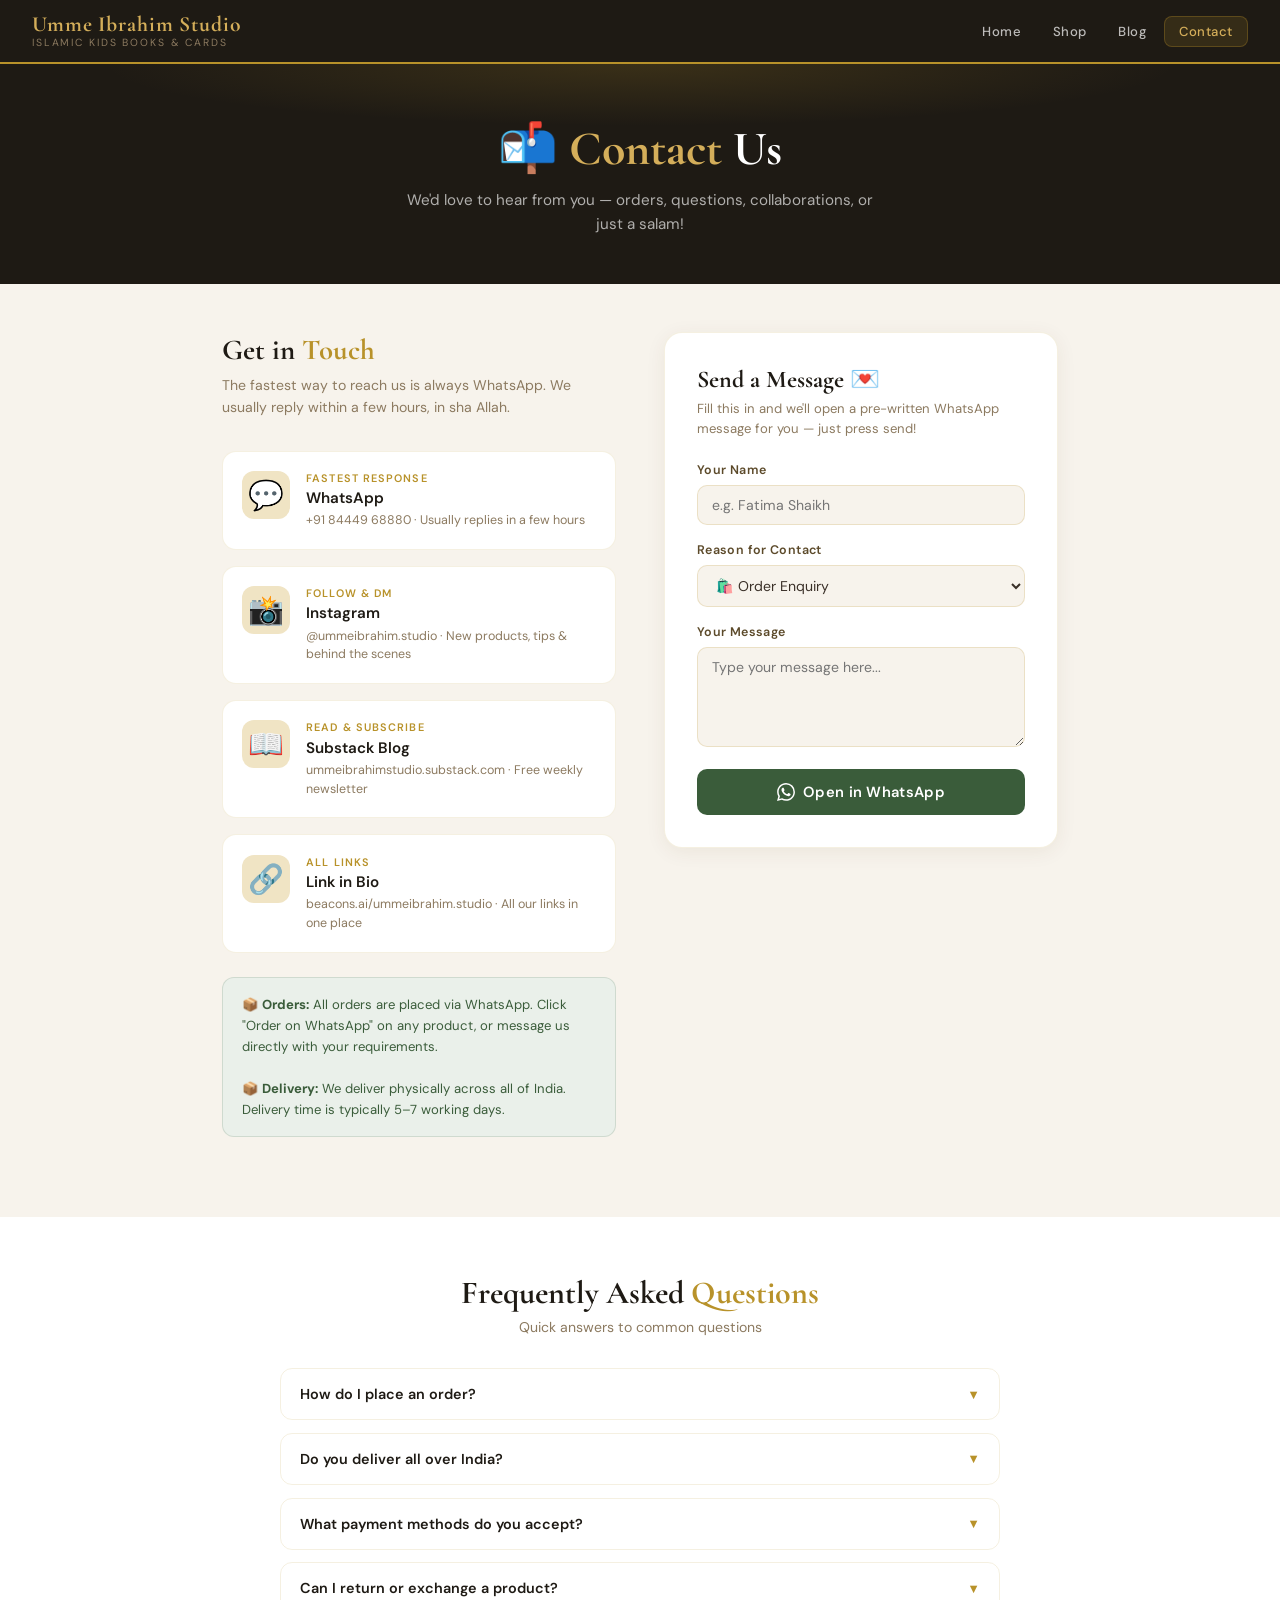
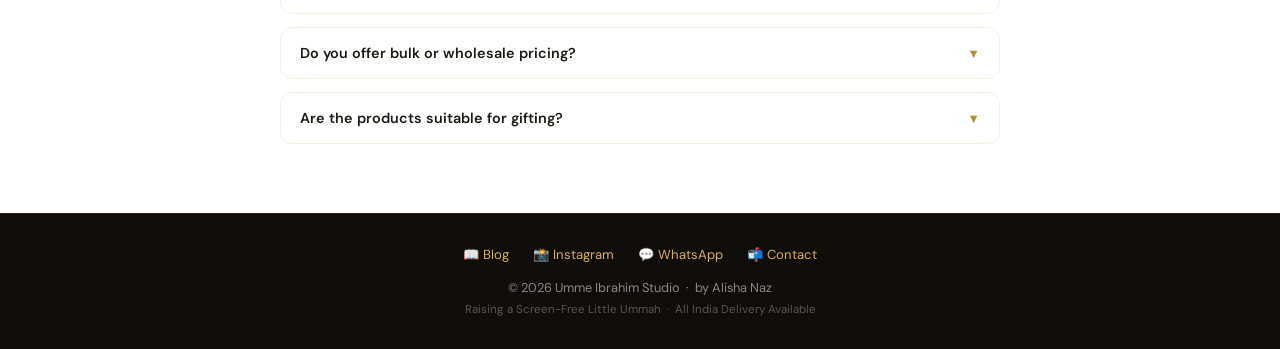
==== index.html @ 3df24558 "Add files via upload" ====
<!DOCTYPE html>
<html lang="en">
<head>
<meta charset="UTF-8">
<meta name="viewport" content="width=device-width, initial-scale=1.0">
<title>Contact — Umme Ibrahim Studio</title>
<link href="https://fonts.googleapis.com/css2?family=Cormorant+Garamond:ital,wght@0,400;0,600;0,700;1,400;1,600&family=DM+Sans:wght@300;400;500&display=swap" rel="stylesheet">
<link rel="stylesheet" href="style.css">
<style>
  .contact-wrapper {
    max-width: 900px;
    margin: 0 auto;
    padding: 3rem 2rem 5rem;
    display: grid;
    grid-template-columns: 1fr 1fr;
    gap: 3rem;
  }

  @media (max-width: 680px) {
    .contact-wrapper { grid-template-columns: 1fr; gap: 2rem; }
  }

  /* Left: Contact Options */
  .contact-options h2 {
    font-family: 'Cormorant Garamond', serif;
    font-size: 1.8rem;
    font-weight: 700;
    color: var(--dark);
    margin-bottom: 0.4rem;
  }

  .contact-options h2 span { color: var(--gold); }

  .contact-options > p {
    color: var(--muted);
    font-size: 0.88rem;
    line-height: 1.6;
    margin-bottom: 2rem;
  }

  .contact-method {
    display: flex;
    align-items: flex-start;
    gap: 1rem;
    padding: 1.2rem;
    background: white;
    border-radius: 14px;
    border: 1px solid rgba(184,146,42,0.14);
    margin-bottom: 1rem;
    text-decoration: none;
    color: var(--text);
    transition: transform 0.2s, box-shadow 0.2s, border-color 0.2s;
  }

  .contact-method:hover {
    transform: translateY(-3px);
    box-shadow: 0 8px 24px rgba(90,60,20,0.1);
    border-color: var(--gold);
  }

  .method-icon {
    font-size: 1.8rem;
    flex-shrink: 0;
    width: 48px;
    height: 48px;
    background: var(--gold-pale);
    border-radius: 12px;
    display: flex;
    align-items: center;
    justify-content: center;
  }

  .method-label {
    font-size: 0.68rem;
    font-weight: 600;
    color: var(--gold);
    text-transform: uppercase;
    letter-spacing: 0.1em;
    margin-bottom: 0.2rem;
  }

  .method-title {
    font-weight: 600;
    font-size: 0.95rem;
    color: var(--dark);
    margin-bottom: 0.2rem;
  }

  .method-sub {
    font-size: 0.78rem;
    color: var(--muted);
    line-height: 1.5;
  }

  /* Right: Quick Message Form */
  .contact-form-box {
    background: white;
    border-radius: 18px;
    padding: 2rem;
    border: 1px solid rgba(184,146,42,0.14);
    box-shadow: 0 4px 20px rgba(90,60,20,0.07);
    height: fit-content;
  }

  .contact-form-box h3 {
    font-family: 'Cormorant Garamond', serif;
    font-size: 1.5rem;
    font-weight: 700;
    color: var(--dark);
    margin-bottom: 0.3rem;
  }

  .contact-form-box > p {
    font-size: 0.82rem;
    color: var(--muted);
    margin-bottom: 1.5rem;
    line-height: 1.5;
  }

  .form-group {
    margin-bottom: 1.1rem;
  }

  .form-group label {
    display: block;
    font-size: 0.78rem;
    font-weight: 600;
    color: var(--brown);
    margin-bottom: 0.4rem;
    letter-spacing: 0.03em;
  }

  .form-group input,
  .form-group select,
  .form-group textarea {
    width: 100%;
    padding: 10px 14px;
    border: 1.5px solid rgba(184,146,42,0.2);
    border-radius: 10px;
    font-family: 'DM Sans', sans-serif;
    font-size: 0.88rem;
    color: var(--text);
    background: var(--cream);
    transition: border-color 0.2s;
    outline: none;
  }

  .form-group input:focus,
  .form-group select:focus,
  .form-group textarea:focus {
    border-color: var(--gold);
    background: white;
  }

  .form-group textarea { resize: vertical; min-height: 100px; }

  .send-btn {
    width: 100%;
    padding: 13px;
    background: var(--green);
    color: white;
    border: none;
    border-radius: 10px;
    font-family: 'DM Sans', sans-serif;
    font-size: 0.92rem;
    font-weight: 600;
    cursor: pointer;
    transition: background 0.2s, transform 0.15s;
    display: flex;
    align-items: center;
    justify-content: center;
    gap: 8px;
    text-decoration: none;
    letter-spacing: 0.02em;
  }

  .send-btn:hover { background: #2d4a2d; transform: scale(1.02); }

  /* FAQ section */
  .faq-section {
    background: white;
    padding: 3.5rem 2rem;
  }

  .faq-inner {
    max-width: 720px;
    margin: 0 auto;
  }

  .faq-inner h2 {
    font-family: 'Cormorant Garamond', serif;
    font-size: 2rem;
    font-weight: 700;
    color: var(--dark);
    text-align: center;
    margin-bottom: 0.4rem;
  }

  .faq-inner h2 span { color: var(--gold); }

  .faq-inner > p {
    text-align: center;
    color: var(--muted);
    font-size: 0.88rem;
    margin-bottom: 2rem;
  }

  .faq-item {
    border: 1px solid rgba(184,146,42,0.14);
    border-radius: 12px;
    margin-bottom: 0.8rem;
    overflow: hidden;
  }

  .faq-q {
    padding: 1rem 1.2rem;
    font-weight: 600;
    font-size: 0.9rem;
    cursor: pointer;
    display: flex;
    justify-content: space-between;
    align-items: center;
    color: var(--dark);
    user-select: none;
    transition: background 0.2s;
  }

  .faq-q:hover { background: var(--gold-pale); }

  .faq-q .arrow {
    font-size: 0.8rem;
    color: var(--gold);
    transition: transform 0.3s;
    flex-shrink: 0;
  }

  .faq-a {
    display: none;
    padding: 0 1.2rem 1rem;
    font-size: 0.85rem;
    color: var(--muted);
    line-height: 1.65;
    border-top: 1px solid rgba(184,146,42,0.1);
  }

  .faq-item.open .faq-a { display: block; }
  .faq-item.open .arrow { transform: rotate(180deg); }
</style>
</head>
<body>

<!-- ── HEADER ── -->
<header>
  <a href="index.html" class="logo-wrap">
    <span class="logo-name">Umme Ibrahim Studio</span>
    <span class="logo-tagline">Islamic Kids Books & Cards</span>
  </a>
  <nav>
    <a href="index.html">Home</a>
    <a href="shop.html">Shop</a>
    <a href="blog.html">Blog</a>
    <a href="contact.html" class="active">Contact</a>
  </nav>
  <button class="hamburger" onclick="toggleNav()" aria-label="Menu">
    <span></span><span></span><span></span>
  </button>
</header>
<div class="mobile-nav" id="mobileNav">
  <a href="index.html">🏠 Home</a>
  <a href="shop.html">🛍️ Shop</a>
  <a href="blog.html">📖 Blog</a>
  <a href="contact.html" class="active">📬 Contact</a>
</div>

<!-- ── PAGE HERO ── -->
<section class="page-hero">
  <h1>📬 <span>Contact</span> Us</h1>
  <p>We'd love to hear from you — orders, questions, collaborations, or just a salam!</p>
</section>

<!-- ── CONTACT BODY ── -->
<div class="contact-wrapper">

  <!-- LEFT: Contact Methods -->
  <div class="contact-options">
    <h2>Get in <span>Touch</span></h2>
    <p>The fastest way to reach us is always WhatsApp. We usually reply within a few hours, in sha Allah.</p>

    <a class="contact-method" href="https://wa.me/918444968880?text=Assalamu%20Alaikum!%20I%20have%20a%20question%20about%20Umme%20Ibrahim%20Studio." target="_blank">
      <div class="method-icon">💬</div>
      <div>
        <div class="method-label">Fastest Response</div>
        <div class="method-title">WhatsApp</div>
        <div class="method-sub">+91 84449 68880 · Usually replies in a few hours</div>
      </div>
    </a>

    <a class="contact-method" href="https://instagram.com/ummeibrahim.studio" target="_blank">
      <div class="method-icon">📸</div>
      <div>
        <div class="method-label">Follow & DM</div>
        <div class="method-title">Instagram</div>
        <div class="method-sub">@ummeibrahim.studio · New products, tips & behind the scenes</div>
      </div>
    </a>

    <a class="contact-method" href="https://ummeibrahimstudio.substack.com" target="_blank">
      <div class="method-icon">📖</div>
      <div>
        <div class="method-label">Read & Subscribe</div>
        <div class="method-title">Substack Blog</div>
        <div class="method-sub">ummeibrahimstudio.substack.com · Free weekly newsletter</div>
      </div>
    </a>

    <a class="contact-method" href="https://beacons.ai/ummeibrahim.studio" target="_blank">
      <div class="method-icon">🔗</div>
      <div>
        <div class="method-label">All Links</div>
        <div class="method-title">Link in Bio</div>
        <div class="method-sub">beacons.ai/ummeibrahim.studio · All our links in one place</div>
      </div>
    </a>

    <div style="margin-top:1.5rem;padding:1rem 1.2rem;background:var(--green-light);border-radius:12px;border:1px solid rgba(58,92,58,0.15);">
      <p style="font-size:0.82rem;color:var(--green);line-height:1.6;">
        📦 <strong>Orders:</strong> All orders are placed via WhatsApp. Click "Order on WhatsApp" on any product, or message us directly with your requirements.<br><br>
        📦 <strong>Delivery:</strong> We deliver physically across all of India. Delivery time is typically 5–7 working days.
      </p>
    </div>
  </div>

  <!-- RIGHT: Quick Message via WhatsApp -->
  <div class="contact-form-box">
    <h3>Send a Message 💌</h3>
    <p>Fill this in and we'll open a pre-written WhatsApp message for you — just press send!</p>

    <div class="form-group">
      <label>Your Name</label>
      <input type="text" id="fname" placeholder="e.g. Fatima Shaikh" />
    </div>

    <div class="form-group">
      <label>Reason for Contact</label>
      <select id="reason">
        <option value="Order enquiry">🛍️ Order Enquiry</option>
        <option value="Delivery question">📦 Delivery Question</option>
        <option value="Product question">❓ Product Question</option>
        <option value="Bulk order">📦 Bulk / Wholesale Order</option>
        <option value="Collaboration">🤝 Collaboration</option>
        <option value="General salam">👋 Just saying Salam!</option>
      </select>
    </div>

    <div class="form-group">
      <label>Your Message</label>
      <textarea id="msg" placeholder="Type your message here..."></textarea>
    </div>

    <a class="send-btn" id="sendBtn" href="#" onclick="sendToWhatsApp(event)">
      <svg width="18" height="18" viewBox="0 0 24 24" fill="white"><path d="M17.472 14.382c-.297-.149-1.758-.867-2.03-.967-.273-.099-.471-.148-.67.15-.197.297-.767.966-.94 1.164-.173.199-.347.223-.644.075-.297-.15-1.255-.463-2.39-1.475-.883-.788-1.48-1.761-1.653-2.059-.173-.297-.018-.458.13-.606.134-.133.298-.347.446-.52.149-.174.198-.298.298-.497.099-.198.05-.371-.025-.52-.075-.149-.669-1.612-.916-2.207-.242-.579-.487-.5-.669-.51-.173-.008-.371-.01-.57-.01-.198 0-.52.074-.792.372-.272.297-1.04 1.016-1.04 2.479 0 1.462 1.065 2.875 1.213 3.074.149.198 2.096 3.2 5.077 4.487.709.306 1.262.489 1.694.625.712.227 1.36.195 1.871.118.571-.085 1.758-.719 2.006-1.413.248-.694.248-1.289.173-1.413-.074-.124-.272-.198-.57-.347m-5.421 7.403h-.004a9.87 9.87 0 01-5.031-1.378l-.361-.214-3.741.982.998-3.648-.235-.374a9.86 9.86 0 01-1.51-5.26c.001-5.45 4.436-9.884 9.888-9.884 2.64 0 5.122 1.03 6.988 2.898a9.825 9.825 0 012.893 6.994c-.003 5.45-4.437 9.884-9.885 9.884m8.413-18.297A11.815 11.815 0 0012.05 0C5.495 0 .16 5.335.157 11.892c0 2.096.547 4.142 1.588 5.945L.057 24l6.305-1.654a11.882 11.882 0 005.683 1.448h.005c6.554 0 11.89-5.335 11.893-11.893a11.821 11.821 0 00-3.48-8.413Z"/></svg>
      Open in WhatsApp
    </a>
  </div>

</div>

<!-- ── FAQ ── -->
<section class="faq-section">
  <div class="faq-inner">
    <h2>Frequently Asked <span>Questions</span></h2>
    <p>Quick answers to common questions</p>

    <div class="faq-item">
      <div class="faq-q" onclick="toggleFaq(this)">
        How do I place an order? <span class="arrow">▼</span>
      </div>
      <div class="faq-a">Click "Order on WhatsApp" on any product page. A pre-filled message will open. Just send it and we'll reply within 24 hours with payment and delivery details. JazakAllah Khair!</div>
    </div>

    <div class="faq-item">
      <div class="faq-q" onclick="toggleFaq(this)">
        Do you deliver all over India? <span class="arrow">▼</span>
      </div>
      <div class="faq-a">Yes, Alhamdulillah! We deliver physically across all of India. Typical delivery time is 5–7 working days after payment confirmation.</div>
    </div>

    <div class="faq-item">
      <div class="faq-q" onclick="toggleFaq(this)">
        What payment methods do you accept? <span class="arrow">▼</span>
      </div>
      <div class="faq-a">We accept UPI (GPay, PhonePe, Paytm), bank transfer, and cash on delivery in select areas. Payment details are shared over WhatsApp after you place your order.</div>
    </div>

    <div class="faq-item">
      <div class="faq-q" onclick="toggleFaq(this)">
        Can I return or exchange a product? <span class="arrow">▼</span>
      </div>
      <div class="faq-a">If you receive a damaged or incorrect product, please send us photos within 48 hours of delivery via WhatsApp and we will make it right, in sha Allah.</div>
    </div>

    <div class="faq-item">
      <div class="faq-q" onclick="toggleFaq(this)">
        Do you offer bulk or wholesale pricing? <span class="arrow">▼</span>
      </div>
      <div class="faq-a">Yes! We offer special pricing for schools, Islamic centres, and bulk orders (10+ items). Please WhatsApp us directly with your requirements and we'll send you a quote.</div>
    </div>

    <div class="faq-item">
      <div class="faq-q" onclick="toggleFaq(this)">
        Are the products suitable for gifting? <span class="arrow">▼</span>
      </div>
      <div class="faq-a">Absolutely! Our products make beautiful Eid gifts, aqiqah gifts, and birthday presents for Muslim children. Just mention "gift" in your WhatsApp message and we'll take special care with packaging.</div>
    </div>

  </div>
</section>

<!-- ── FOOTER ── -->
<footer>
  <div class="footer-links">
    <a href="blog.html">📖 Blog</a>
    <a href="https://instagram.com/ummeibrahim.studio" target="_blank">📸 Instagram</a>
    <a href="https://wa.me/918444968880" target="_blank">💬 WhatsApp</a>
    <a href="contact.html">📬 Contact</a>
  </div>
  <p style="margin-bottom:0.4rem;">© 2026 Umme Ibrahim Studio &nbsp;·&nbsp; by Alisha Naz</p>
  <p style="font-size:0.72rem;opacity:0.6;">Raising a Screen-Free Little Ummah &nbsp;·&nbsp; All India Delivery Available</p>
</footer>

<script src="main.js"></script>
<script>
  function sendToWhatsApp(e) {
    e.preventDefault();
    const name = document.getElementById('fname').value.trim() || 'a customer';
    const reason = document.getElementById('reason').value;
    const msg = document.getElementById('msg').value.trim();
    const text = `Assalamu Alaikum! My name is ${name}.\n\nReason: ${reason}\n\n${msg}\n\nJazakAllah Khair 🙏`;
    const url = 'https://wa.me/918444968880?text=' + encodeURIComponent(text);
    window.open(url, '_blank');
  }

  function toggleFaq(el) {
    const item = el.parentElement;
    const isOpen = item.classList.contains('open');
    document.querySelectorAll('.faq-item').forEach(i => i.classList.remove('open'));
    if (!isOpen) item.classList.add('open');
  }
</script>
</body>
</html>
---- style.css ----
/* ── UMME IBRAHIM STUDIO — SHARED STYLES ── */

@import url('https://fonts.googleapis.com/css2?family=Scheherazade+New:wght@400;700&display=swap');

:root {
  --cream: #F7F3EC;
  --gold: #B8922A;
  --gold-light: #D4AE5A;
  --gold-pale: #F0E4C4;
  --dark: #1E1A14;
  --brown: #5C4A2A;
  --green: #3A5C3A;
  --green-light: #EAF0EA;
  --text: #3A3028;
  --muted: #8C7A60;
}

* { margin: 0; padding: 0; box-sizing: border-box; }

body {
  font-family: 'DM Sans', sans-serif;
  background: var(--cream);
  color: var(--text);
  overflow-x: hidden;
}

/* ── HEADER / NAV ── */
header {
  background: var(--dark);
  padding: 0 2rem;
  position: sticky;
  top: 0;
  z-index: 100;
  display: flex;
  align-items: center;
  justify-content: space-between;
  height: 64px;
  border-bottom: 2px solid var(--gold);
}

.logo-wrap {
  display: flex;
  flex-direction: column;
  line-height: 1.1;
  text-decoration: none;
}

.logo-name {
  font-family: 'Cormorant Garamond', serif;
  font-size: 1.35rem;
  font-weight: 700;
  color: var(--gold-light);
  letter-spacing: 0.04em;
}

.logo-tagline {
  font-size: 0.65rem;
  color: var(--muted);
  letter-spacing: 0.18em;
  text-transform: uppercase;
}

/* ── DESKTOP NAV ── */
nav {
  display: flex;
  align-items: center;
  gap: 0.2rem;
}

nav a {
  color: rgba(255,255,255,0.7);
  text-decoration: none;
  font-size: 0.82rem;
  font-weight: 500;
  padding: 6px 14px;
  border-radius: 8px;
  letter-spacing: 0.04em;
  transition: background 0.2s, color 0.2s;
}

nav a:hover {
  color: var(--gold-light);
  background: rgba(184,146,42,0.12);
}

nav a.active {
  color: var(--gold-light);
  background: rgba(184,146,42,0.15);
  border: 1px solid rgba(184,146,42,0.3);
}

/* Hamburger for mobile */
.hamburger {
  display: none;
  flex-direction: column;
  gap: 5px;
  cursor: pointer;
  padding: 6px;
  background: none;
  border: none;
}

.hamburger span {
  display: block;
  width: 22px;
  height: 2px;
  background: var(--gold-light);
  border-radius: 2px;
  transition: all 0.3s;
}

/* Mobile nav dropdown */
.mobile-nav {
  display: none;
  flex-direction: column;
  position: absolute;
  top: 64px;
  left: 0;
  right: 0;
  background: var(--dark);
  border-bottom: 2px solid var(--gold);
  padding: 1rem 2rem;
  gap: 0.5rem;
  z-index: 99;
}

.mobile-nav.open {
  display: flex;
}

.mobile-nav a {
  color: rgba(255,255,255,0.75);
  text-decoration: none;
  font-size: 0.9rem;
  font-weight: 500;
  padding: 10px 0;
  border-bottom: 1px solid rgba(184,146,42,0.1);
  letter-spacing: 0.04em;
  transition: color 0.2s;
}

.mobile-nav a:last-child { border-bottom: none; }
.mobile-nav a:hover, .mobile-nav a.active { color: var(--gold-light); }

@media (max-width: 680px) {
  nav { display: none; }
  .hamburger { display: flex; }
}

/* ── HERO ── */
.hero {
  background: var(--dark);
  color: white;
  text-align: center;
  padding: 5rem 2rem 4rem;
  position: relative;
  overflow: hidden;
}

.hero::before {
  content: '';
  position: absolute;
  inset: 0;
  background:
    radial-gradient(ellipse 60% 40% at 50% 0%, rgba(184,146,42,0.18) 0%, transparent 70%),
    radial-gradient(ellipse 40% 60% at 80% 80%, rgba(184,146,42,0.08) 0%, transparent 60%);
}

.hero-bismillah {
  font-family: 'Scheherazade New', 'Amiri', 'Traditional Arabic', serif;
  font-size: 2.6rem;
  color: var(--gold-light);
  margin-bottom: 1.2rem;
  font-style: normal;
  font-weight: 400;
  letter-spacing: 0.02em;
  line-height: 1.4;
  direction: rtl;
  opacity: 0;
  animation: fadeUp 0.8s ease forwards 0.1s;
  position: relative;
  text-shadow: 0 1px 12px rgba(184,146,42,0.25);
}

.hero h1 {
  font-family: 'Cormorant Garamond', serif;
  font-size: clamp(2.2rem, 6vw, 3.8rem);
  font-weight: 700;
  line-height: 1.15;
  margin-bottom: 1rem;
  opacity: 0;
  animation: fadeUp 0.8s ease forwards 0.3s;
  position: relative;
}

.hero h1 span { color: var(--gold-light); }

.hero p {
  font-size: 1rem;
  color: rgba(255,255,255,0.7);
  max-width: 520px;
  margin: 0 auto 2rem;
  line-height: 1.7;
  opacity: 0;
  animation: fadeUp 0.8s ease forwards 0.5s;
  position: relative;
}

.delivery-badge {
  display: inline-flex;
  align-items: center;
  gap: 8px;
  background: rgba(184,146,42,0.15);
  border: 1px solid rgba(184,146,42,0.4);
  color: var(--gold-light);
  padding: 10px 20px;
  border-radius: 30px;
  font-size: 0.85rem;
  font-weight: 500;
  opacity: 0;
  animation: fadeUp 0.8s ease forwards 0.7s;
  position: relative;
}

/* ── SECTION LABEL ── */
.section-label {
  text-align: center;
  padding: 3.5rem 1rem 0.5rem;
}

.section-label h2 {
  font-family: 'Cormorant Garamond', serif;
  font-size: clamp(1.8rem, 4vw, 2.6rem);
  font-weight: 700;
  color: var(--dark);
}

.section-label h2 span { color: var(--gold); }

.section-label p {
  color: var(--muted);
  font-size: 0.9rem;
  margin-top: 0.4rem;
}

.divider {
  width: 60px;
  height: 2px;
  background: linear-gradient(90deg, var(--gold), var(--gold-light));
  margin: 0.8rem auto 0;
  border-radius: 2px;
}

/* ── PRODUCT CARDS ── */
.products {
  display: grid;
  grid-template-columns: repeat(auto-fill, minmax(300px, 1fr));
  gap: 2rem;
  padding: 2.5rem 2rem 4rem;
  max-width: 1200px;
  margin: 0 auto;
}

.card {
  background: white;
  border-radius: 16px;
  overflow: hidden;
  box-shadow: 0 2px 16px rgba(90,60,20,0.08);
  transition: transform 0.3s ease, box-shadow 0.3s ease;
  display: flex;
  flex-direction: column;
  border: 1px solid rgba(184,146,42,0.12);
  opacity: 0;
  transform: translateY(30px);
}

.card:hover {
  transform: translateY(-6px);
  box-shadow: 0 12px 40px rgba(90,60,20,0.14);
}

.card-image {
  width: 100%;
  min-height: 220px;
  background: var(--gold-pale);
  display: flex;
  align-items: center;
  justify-content: center;
  font-size: 3rem;
  position: relative;
  overflow: hidden;
}

.card-image img { width: 100%; height: auto; display: block; object-fit: contain; }
.card-image.book-cover { background: #d4e8f0; overflow: hidden; }
.card-image.book-cover img { object-fit: cover; object-position: right center; }
.card-image.emoji-bg { background: linear-gradient(135deg, var(--gold-pale), #fff8e8); font-size: 4rem; }

.card-badge {
  position: absolute;
  top: 12px;
  left: 12px;
  background: var(--gold);
  color: white;
  font-size: 0.65rem;
  font-weight: 600;
  padding: 4px 10px;
  border-radius: 12px;
  letter-spacing: 0.06em;
  text-transform: uppercase;
}

.coming-soon-badge {
  position: absolute;
  inset: 0;
  background: rgba(30,26,20,0.65);
  display: flex;
  align-items: center;
  justify-content: center;
  backdrop-filter: blur(2px);
}

.coming-soon-badge span {
  background: var(--gold);
  color: white;
  font-size: 0.85rem;
  font-weight: 600;
  padding: 8px 20px;
  border-radius: 20px;
  letter-spacing: 0.08em;
  text-transform: uppercase;
}

.card-body { padding: 1.4rem 1.4rem 1rem; flex: 1; display: flex; flex-direction: column; }
.card-category { font-size: 0.68rem; color: var(--gold); font-weight: 600; letter-spacing: 0.12em; text-transform: uppercase; margin-bottom: 0.4rem; }
.card-title { font-family: 'Cormorant Garamond', serif; font-size: 1.3rem; font-weight: 700; line-height: 1.25; color: var(--dark); margin-bottom: 0.5rem; }
.card-age { font-size: 0.75rem; color: var(--muted); margin-bottom: 0.7rem; }
.card-desc { font-size: 0.83rem; color: var(--text); line-height: 1.6; margin-bottom: 0.8rem; flex: 1; }

.card-topics { display: flex; flex-wrap: wrap; gap: 5px; margin-bottom: 1rem; }
.topic-tag { font-size: 0.65rem; background: var(--green-light); color: var(--green); padding: 3px 9px; border-radius: 10px; font-weight: 500; }

.card-footer { padding: 1rem 1.4rem 1.4rem; display: flex; align-items: center; justify-content: space-between; border-top: 1px solid rgba(184,146,42,0.12); }

.price { font-family: 'Cormorant Garamond', serif; font-size: 1.6rem; font-weight: 700; color: var(--gold); line-height: 1; }
.price small { font-size: 0.9rem; font-family: 'DM Sans', sans-serif; font-weight: 400; color: var(--muted); display: block; font-style: normal; }

.btn-buy {
  display: inline-flex;
  align-items: center;
  gap: 7px;
  background: var(--green);
  color: white;
  padding: 10px 18px;
  border-radius: 10px;
  font-size: 0.82rem;
  font-weight: 600;
  text-decoration: none;
  transition: background 0.2s, transform 0.15s;
  letter-spacing: 0.02em;
}

.btn-buy:hover { background: #2d4a2d; transform: scale(1.03); }
.btn-buy svg { width: 16px; height: 16px; fill: white; }

/* ── CAROUSEL ── */
.carousel { position: relative; width: 100%; }
.slides { position: relative; }
.slide { display: none; }
.slide:first-child, .slide.active { display: block; }
.slide img { width: 100%; height: 220px; object-fit: cover; display: block; }
.slide .slide-emoji { width: 100%; height: 220px; display: flex; align-items: center; justify-content: center; font-size: 4rem; }

.prev, .next {
  position: absolute;
  top: 50%;
  transform: translateY(-50%);
  background: rgba(30,26,20,0.55);
  border: none;
  color: white;
  font-size: 1rem;
  padding: 6px 10px;
  cursor: pointer;
  border-radius: 6px;
  z-index: 10;
  transition: background 0.2s;
}
.prev { left: 6px; }
.next { right: 6px; }
.prev:hover, .next:hover { background: rgba(30,26,20,0.85); }

.dots { position: absolute; bottom: 8px; left: 50%; transform: translateX(-50%); display: flex; gap: 6px; }
.dot { width: 7px; height: 7px; background: rgba(255,255,255,0.5); border-radius: 50%; cursor: pointer; transition: background 0.2s; }
.dot.active { background: var(--gold-light); }

/* ── HOW TO ORDER ── */
.how-section { background: var(--dark); color: white; padding: 4rem 2rem; text-align: center; }
.how-section h2 { font-family: 'Cormorant Garamond', serif; font-size: 2rem; color: var(--gold-light); margin-bottom: 0.5rem; }
.how-section p { color: rgba(255,255,255,0.6); font-size: 0.9rem; margin-bottom: 2.5rem; }

.steps { display: flex; justify-content: center; flex-wrap: wrap; gap: 1.5rem; max-width: 800px; margin: 0 auto 2.5rem; }
.step { flex: 1; min-width: 180px; max-width: 220px; display: flex; flex-direction: column; align-items: center; gap: 10px; }
.step-num { width: 44px; height: 44px; background: var(--gold); border-radius: 50%; display: flex; align-items: center; justify-content: center; font-family: 'Cormorant Garamond', serif; font-size: 1.3rem; font-weight: 700; color: var(--dark); }
.step p { font-size: 0.83rem; color: rgba(255,255,255,0.75); line-height: 1.5; margin: 0; }

.whatsapp-cta {
  display: inline-flex; align-items: center; gap: 10px;
  background: #25D366; color: white; padding: 14px 28px;
  border-radius: 12px; font-size: 0.95rem; font-weight: 600;
  text-decoration: none; transition: transform 0.2s, box-shadow 0.2s;
  box-shadow: 0 4px 20px rgba(37,211,102,0.3);
}
.whatsapp-cta:hover { transform: translateY(-2px); box-shadow: 0 8px 30px rgba(37,211,102,0.4); }

/* ── FOOTER ── */
footer { background: #0f0d0a; color: rgba(255,255,255,0.5); text-align: center; padding: 2rem; font-size: 0.8rem; border-top: 1px solid rgba(184,146,42,0.2); }
footer a { color: var(--gold-light); text-decoration: none; }
footer .footer-links { display: flex; justify-content: center; flex-wrap: wrap; gap: 1.5rem; margin-bottom: 1rem; font-size: 0.82rem; }

/* ── ANIMATIONS ── */
@keyframes fadeUp {
  from { opacity: 0; transform: translateY(20px); }
  to { opacity: 1; transform: translateY(0); }
}

/* ── CATEGORY FILTER BUTTONS ── */
.filter-bar {
  display: flex;
  justify-content: center;
  flex-wrap: wrap;
  gap: 0.5rem;
  padding: 1.5rem 1rem 0.5rem;
}

.filter-btn {
  padding: 8px 20px;
  border-radius: 30px;
  border: 1px solid rgba(184,146,42,0.3);
  background: transparent;
  color: var(--muted);
  font-size: 0.82rem;
  font-weight: 500;
  cursor: pointer;
  transition: all 0.2s;
  font-family: 'DM Sans', sans-serif;
}

.filter-btn:hover, .filter-btn.active {
  background: var(--gold);
  color: white;
  border-color: var(--gold);
}

/* ── PAGE HERO (smaller for inner pages) ── */
.page-hero {
  background: var(--dark);
  color: white;
  text-align: center;
  padding: 3.5rem 2rem 3rem;
  position: relative;
  overflow: hidden;
}

.page-hero::before {
  content: '';
  position: absolute;
  inset: 0;
  background: radial-gradient(ellipse 60% 40% at 50% 0%, rgba(184,146,42,0.18) 0%, transparent 70%);
}

.page-hero h1 {
  font-family: 'Cormorant Garamond', serif;
  font-size: clamp(1.8rem, 5vw, 3rem);
  font-weight: 700;
  position: relative;
  margin-bottom: 0.6rem;
}

.page-hero h1 span { color: var(--gold-light); }
.page-hero p { font-size: 0.95rem; color: rgba(255,255,255,0.65); position: relative; max-width: 480px; margin: 0 auto; line-height: 1.6; }
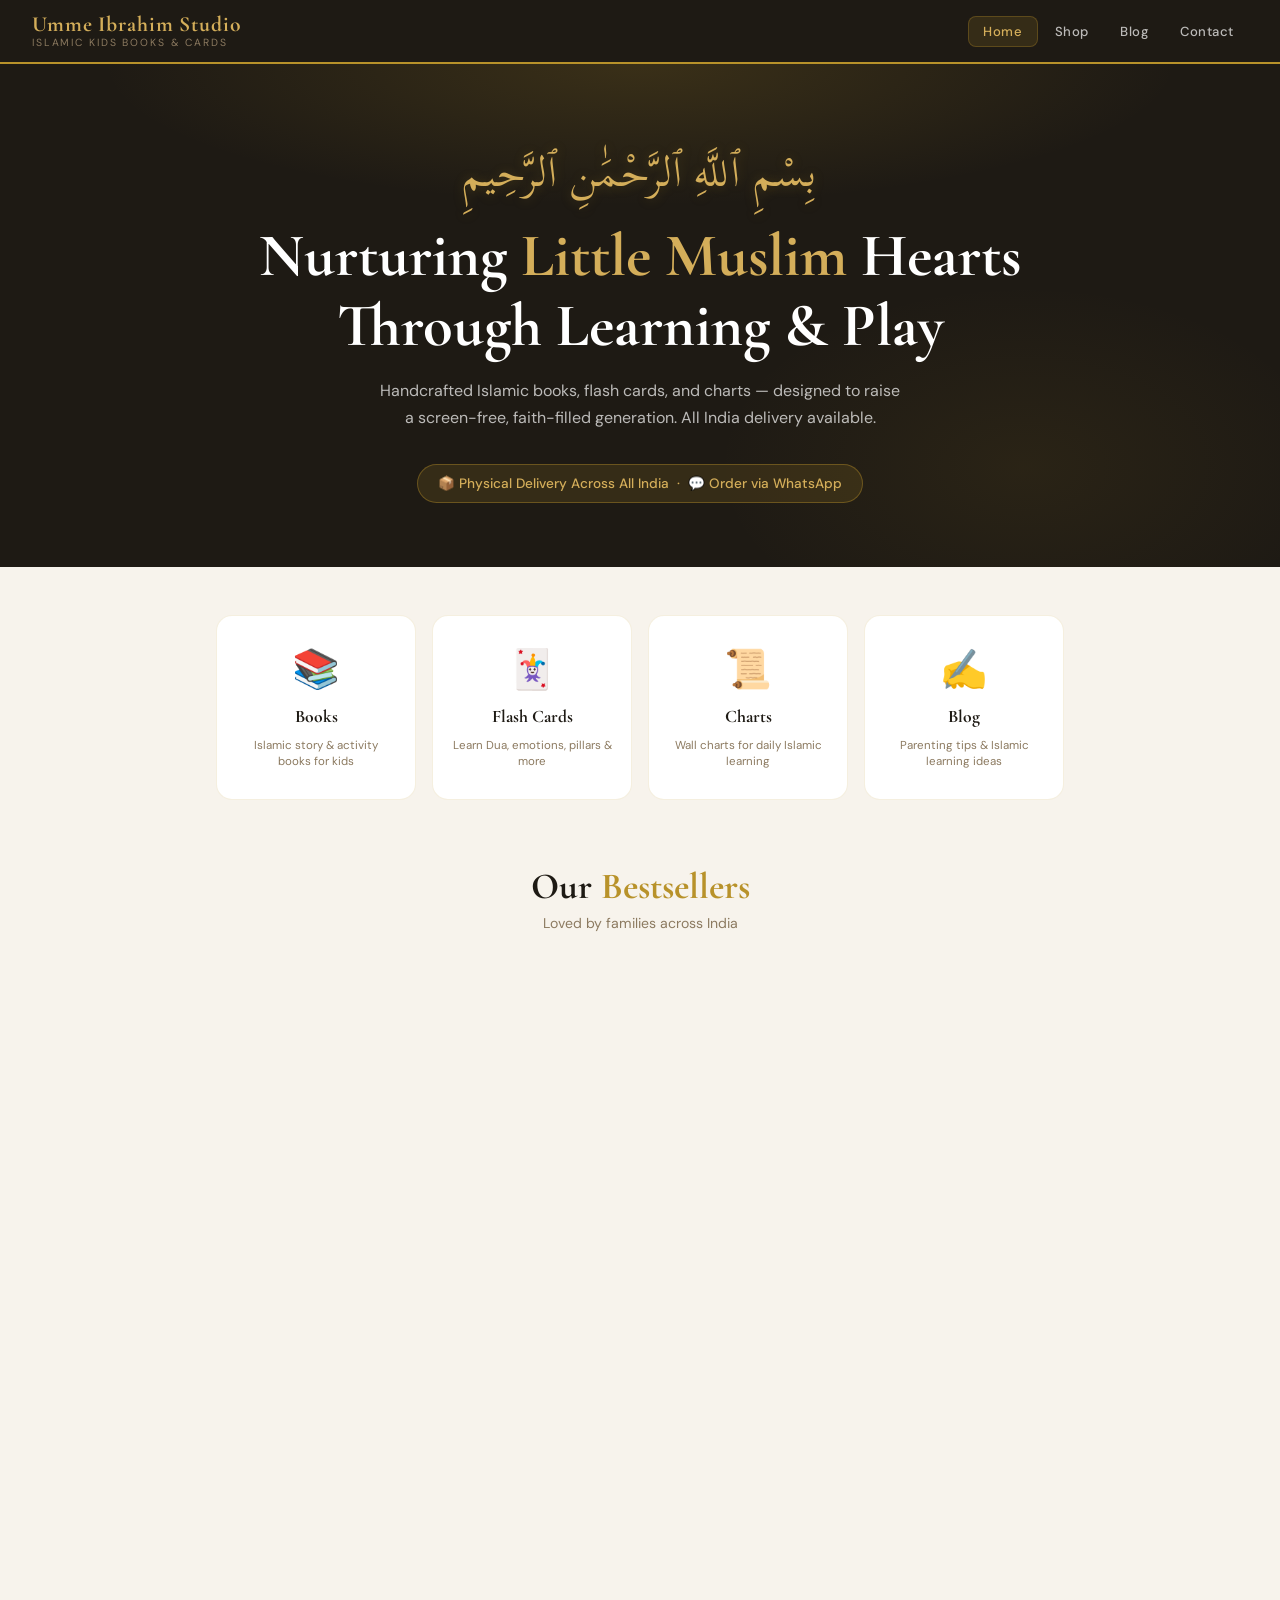
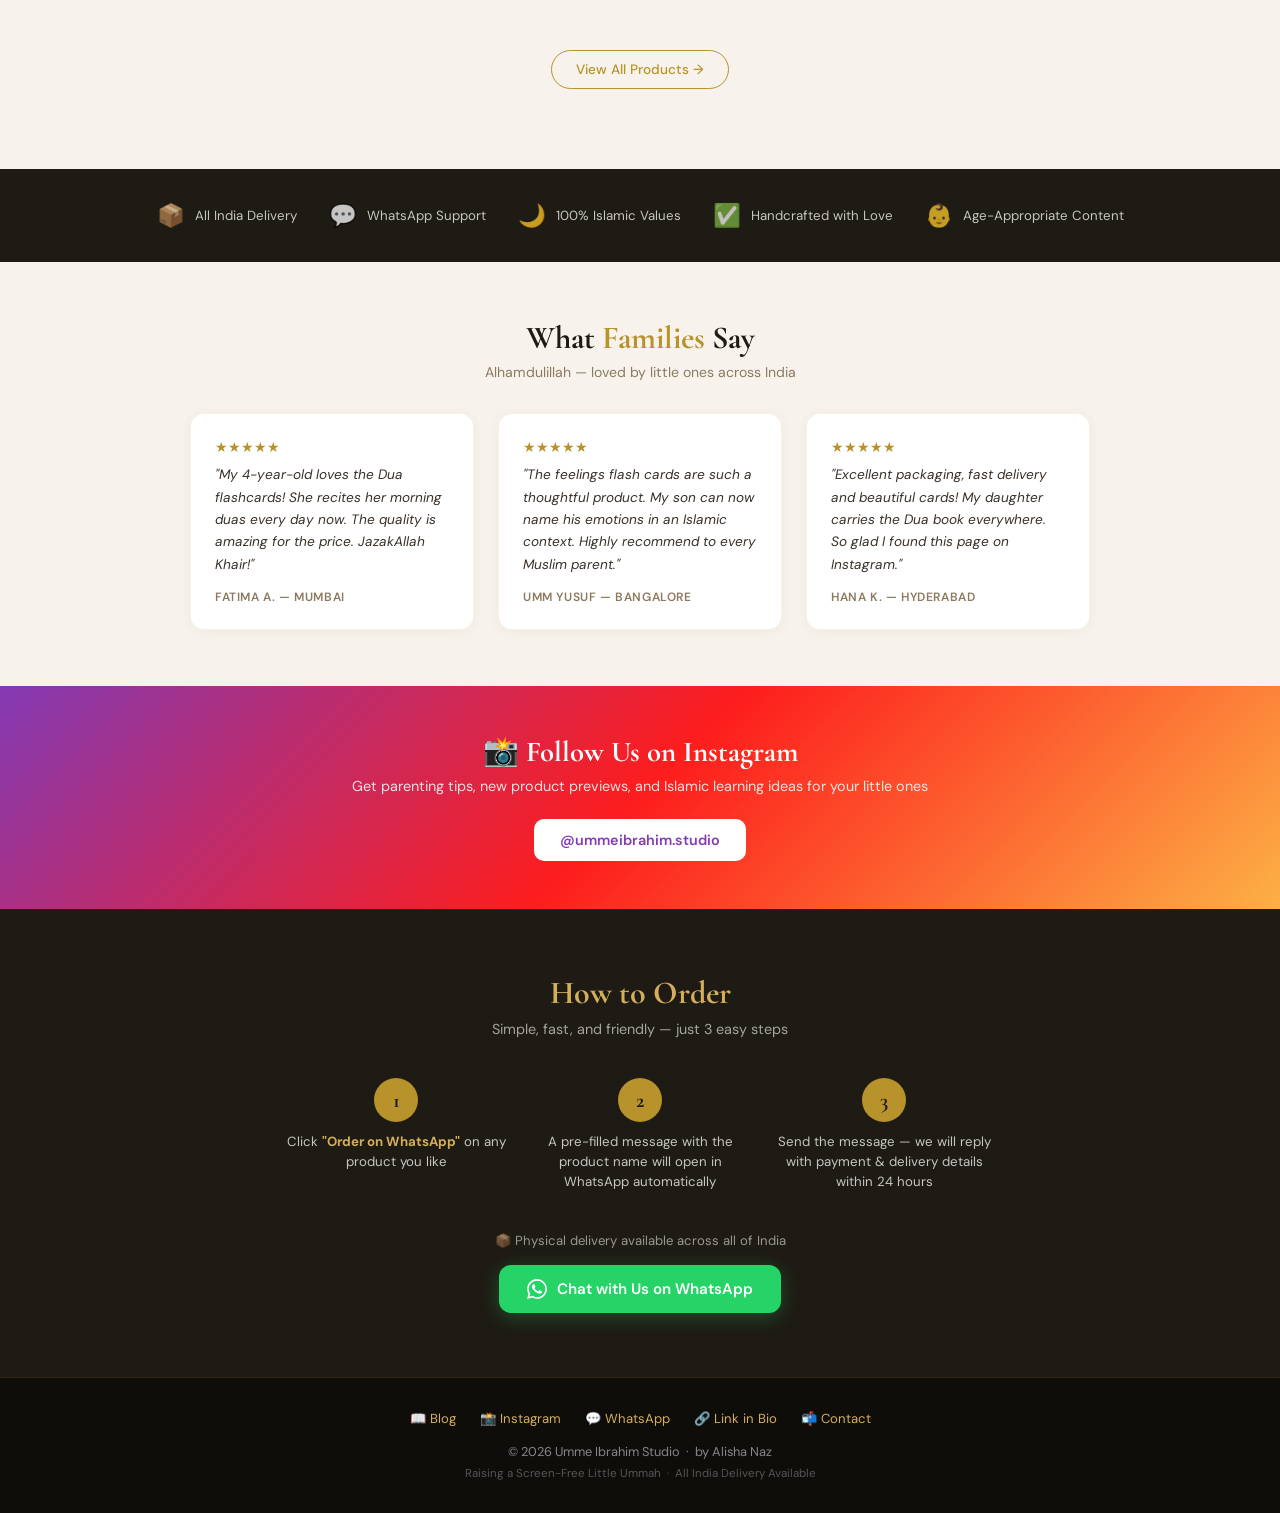
==== commit 01913e25: "Add files via upload" ====
--- a/index.html
+++ b/index.html
@@ -3,248 +3,673 @@
 <head>
 <meta charset="UTF-8">
 <meta name="viewport" content="width=device-width, initial-scale=1.0">
-<title>Contact — Umme Ibrahim Studio</title>
+<title>Umme Ibrahim Studio — Islamic Kids Books & Cards</title>
 <link href="https://fonts.googleapis.com/css2?family=Cormorant+Garamond:ital,wght@0,400;0,600;0,700;1,400;1,600&family=DM+Sans:wght@300;400;500&display=swap" rel="stylesheet">
-<link rel="stylesheet" href="style.css">
 <style>
-  .contact-wrapper {
+/* ── UMME IBRAHIM STUDIO — SHARED STYLES ── */
+
+@import url('https://fonts.googleapis.com/css2?family=Scheherazade+New:wght@400;700&display=swap');
+
+:root {
+  --cream: #F7F3EC;
+  --gold: #B8922A;
+  --gold-light: #D4AE5A;
+  --gold-pale: #F0E4C4;
+  --dark: #1E1A14;
+  --brown: #5C4A2A;
+  --green: #3A5C3A;
+  --green-light: #EAF0EA;
+  --text: #3A3028;
+  --muted: #8C7A60;
+}
+
+* { margin: 0; padding: 0; box-sizing: border-box; }
+
+body {
+  font-family: 'DM Sans', sans-serif;
+  background: var(--cream);
+  color: var(--text);
+  overflow-x: hidden;
+}
+
+/* ── HEADER / NAV ── */
+header {
+  background: var(--dark);
+  padding: 0 2rem;
+  position: sticky;
+  top: 0;
+  z-index: 100;
+  display: flex;
+  align-items: center;
+  justify-content: space-between;
+  height: 64px;
+  border-bottom: 2px solid var(--gold);
+}
+
+.logo-wrap {
+  display: flex;
+  flex-direction: column;
+  line-height: 1.1;
+  text-decoration: none;
+}
+
+.logo-name {
+  font-family: 'Cormorant Garamond', serif;
+  font-size: 1.35rem;
+  font-weight: 700;
+  color: var(--gold-light);
+  letter-spacing: 0.04em;
+}
+
+.logo-tagline {
+  font-size: 0.65rem;
+  color: var(--muted);
+  letter-spacing: 0.18em;
+  text-transform: uppercase;
+}
+
+/* ── DESKTOP NAV ── */
+nav {
+  display: flex;
+  align-items: center;
+  gap: 0.2rem;
+}
+
+nav a {
+  color: rgba(255,255,255,0.7);
+  text-decoration: none;
+  font-size: 0.82rem;
+  font-weight: 500;
+  padding: 6px 14px;
+  border-radius: 8px;
+  letter-spacing: 0.04em;
+  transition: background 0.2s, color 0.2s;
+}
+
+nav a:hover {
+  color: var(--gold-light);
+  background: rgba(184,146,42,0.12);
+}
+
+nav a.active {
+  color: var(--gold-light);
+  background: rgba(184,146,42,0.15);
+  border: 1px solid rgba(184,146,42,0.3);
+}
+
+/* Hamburger for mobile */
+.hamburger {
+  display: none;
+  flex-direction: column;
+  gap: 5px;
+  cursor: pointer;
+  padding: 6px;
+  background: none;
+  border: none;
+}
+
+.hamburger span {
+  display: block;
+  width: 22px;
+  height: 2px;
+  background: var(--gold-light);
+  border-radius: 2px;
+  transition: all 0.3s;
+}
+
+/* Mobile nav dropdown */
+.mobile-nav {
+  display: none;
+  flex-direction: column;
+  position: absolute;
+  top: 64px;
+  left: 0;
+  right: 0;
+  background: var(--dark);
+  border-bottom: 2px solid var(--gold);
+  padding: 1rem 2rem;
+  gap: 0.5rem;
+  z-index: 99;
+}
+
+.mobile-nav.open {
+  display: flex;
+}
+
+.mobile-nav a {
+  color: rgba(255,255,255,0.75);
+  text-decoration: none;
+  font-size: 0.9rem;
+  font-weight: 500;
+  padding: 10px 0;
+  border-bottom: 1px solid rgba(184,146,42,0.1);
+  letter-spacing: 0.04em;
+  transition: color 0.2s;
+}
+
+.mobile-nav a:last-child { border-bottom: none; }
+.mobile-nav a:hover, .mobile-nav a.active { color: var(--gold-light); }
+
+@media (max-width: 680px) {
+  nav { display: none; }
+  .hamburger { display: flex; }
+}
+
+/* ── HERO ── */
+.hero {
+  background: var(--dark);
+  color: white;
+  text-align: center;
+  padding: 5rem 2rem 4rem;
+  position: relative;
+  overflow: hidden;
+}
+
+.hero::before {
+  content: '';
+  position: absolute;
+  inset: 0;
+  background:
+    radial-gradient(ellipse 60% 40% at 50% 0%, rgba(184,146,42,0.18) 0%, transparent 70%),
+    radial-gradient(ellipse 40% 60% at 80% 80%, rgba(184,146,42,0.08) 0%, transparent 60%);
+}
+
+.hero-bismillah {
+  font-family: 'Scheherazade New', 'Amiri', 'Traditional Arabic', serif;
+  font-size: 2.6rem;
+  color: var(--gold-light);
+  margin-bottom: 1.2rem;
+  font-style: normal;
+  font-weight: 400;
+  letter-spacing: 0.02em;
+  line-height: 1.4;
+  direction: rtl;
+  opacity: 0;
+  animation: fadeUp 0.8s ease forwards 0.1s;
+  position: relative;
+  text-shadow: 0 1px 12px rgba(184,146,42,0.25);
+}
+
+.hero h1 {
+  font-family: 'Cormorant Garamond', serif;
+  font-size: clamp(2.2rem, 6vw, 3.8rem);
+  font-weight: 700;
+  line-height: 1.15;
+  margin-bottom: 1rem;
+  opacity: 0;
+  animation: fadeUp 0.8s ease forwards 0.3s;
+  position: relative;
+}
+
+.hero h1 span { color: var(--gold-light); }
+
+.hero p {
+  font-size: 1rem;
+  color: rgba(255,255,255,0.7);
+  max-width: 520px;
+  margin: 0 auto 2rem;
+  line-height: 1.7;
+  opacity: 0;
+  animation: fadeUp 0.8s ease forwards 0.5s;
+  position: relative;
+}
+
+.delivery-badge {
+  display: inline-flex;
+  align-items: center;
+  gap: 8px;
+  background: rgba(184,146,42,0.15);
+  border: 1px solid rgba(184,146,42,0.4);
+  color: var(--gold-light);
+  padding: 10px 20px;
+  border-radius: 30px;
+  font-size: 0.85rem;
+  font-weight: 500;
+  opacity: 0;
+  animation: fadeUp 0.8s ease forwards 0.7s;
+  position: relative;
+}
+
+/* ── SECTION LABEL ── */
+.section-label {
+  text-align: center;
+  padding: 3.5rem 1rem 0.5rem;
+}
+
+.section-label h2 {
+  font-family: 'Cormorant Garamond', serif;
+  font-size: clamp(1.8rem, 4vw, 2.6rem);
+  font-weight: 700;
+  color: var(--dark);
+}
+
+.section-label h2 span { color: var(--gold); }
+
+.section-label p {
+  color: var(--muted);
+  font-size: 0.9rem;
+  margin-top: 0.4rem;
+}
+
+.divider {
+  width: 60px;
+  height: 2px;
+  background: linear-gradient(90deg, var(--gold), var(--gold-light));
+  margin: 0.8rem auto 0;
+  border-radius: 2px;
+}
+
+/* ── PRODUCT CARDS ── */
+.products {
+  display: grid;
+  grid-template-columns: repeat(auto-fill, minmax(300px, 1fr));
+  gap: 2rem;
+  padding: 2.5rem 2rem 4rem;
+  max-width: 1200px;
+  margin: 0 auto;
+}
+
+.card {
+  background: white;
+  border-radius: 16px;
+  overflow: hidden;
+  box-shadow: 0 2px 16px rgba(90,60,20,0.08);
+  transition: transform 0.3s ease, box-shadow 0.3s ease;
+  display: flex;
+  flex-direction: column;
+  border: 1px solid rgba(184,146,42,0.12);
+  opacity: 0;
+  transform: translateY(30px);
+}
+
+.card:hover {
+  transform: translateY(-6px);
+  box-shadow: 0 12px 40px rgba(90,60,20,0.14);
+}
+
+.card-image {
+  width: 100%;
+  min-height: 220px;
+  background: var(--gold-pale);
+  display: flex;
+  align-items: center;
+  justify-content: center;
+  font-size: 3rem;
+  position: relative;
+  overflow: hidden;
+}
+
+.card-image img { width: 100%; height: auto; display: block; object-fit: contain; }
+.card-image.book-cover { background: #d4e8f0; overflow: hidden; }
+.card-image.book-cover img { object-fit: cover; object-position: right center; }
+.card-image.emoji-bg { background: linear-gradient(135deg, var(--gold-pale), #fff8e8); font-size: 4rem; }
+
+.card-badge {
+  position: absolute;
+  top: 12px;
+  left: 12px;
+  background: var(--gold);
+  color: white;
+  font-size: 0.65rem;
+  font-weight: 600;
+  padding: 4px 10px;
+  border-radius: 12px;
+  letter-spacing: 0.06em;
+  text-transform: uppercase;
+}
+
+.coming-soon-badge {
+  position: absolute;
+  inset: 0;
+  background: rgba(30,26,20,0.65);
+  display: flex;
+  align-items: center;
+  justify-content: center;
+  backdrop-filter: blur(2px);
+}
+
+.coming-soon-badge span {
+  background: var(--gold);
+  color: white;
+  font-size: 0.85rem;
+  font-weight: 600;
+  padding: 8px 20px;
+  border-radius: 20px;
+  letter-spacing: 0.08em;
+  text-transform: uppercase;
+}
+
+.card-body { padding: 1.4rem 1.4rem 1rem; flex: 1; display: flex; flex-direction: column; }
+.card-category { font-size: 0.68rem; color: var(--gold); font-weight: 600; letter-spacing: 0.12em; text-transform: uppercase; margin-bottom: 0.4rem; }
+.card-title { font-family: 'Cormorant Garamond', serif; font-size: 1.3rem; font-weight: 700; line-height: 1.25; color: var(--dark); margin-bottom: 0.5rem; }
+.card-age { font-size: 0.75rem; color: var(--muted); margin-bottom: 0.7rem; }
+.card-desc { font-size: 0.83rem; color: var(--text); line-height: 1.6; margin-bottom: 0.8rem; flex: 1; }
+
+.card-topics { display: flex; flex-wrap: wrap; gap: 5px; margin-bottom: 1rem; }
+.topic-tag { font-size: 0.65rem; background: var(--green-light); color: var(--green); padding: 3px 9px; border-radius: 10px; font-weight: 500; }
+
+.card-footer { padding: 1rem 1.4rem 1.4rem; display: flex; align-items: center; justify-content: space-between; border-top: 1px solid rgba(184,146,42,0.12); }
+
+.price { font-family: 'Cormorant Garamond', serif; font-size: 1.6rem; font-weight: 700; color: var(--gold); line-height: 1; }
+.price small { font-size: 0.9rem; font-family: 'DM Sans', sans-serif; font-weight: 400; color: var(--muted); display: block; font-style: normal; }
+
+.btn-buy {
+  display: inline-flex;
+  align-items: center;
+  gap: 7px;
+  background: var(--green);
+  color: white;
+  padding: 10px 18px;
+  border-radius: 10px;
+  font-size: 0.82rem;
+  font-weight: 600;
+  text-decoration: none;
+  transition: background 0.2s, transform 0.15s;
+  letter-spacing: 0.02em;
+}
+
+.btn-buy:hover { background: #2d4a2d; transform: scale(1.03); }
+.btn-buy svg { width: 16px; height: 16px; fill: white; }
+
+/* ── CAROUSEL ── */
+.carousel { position: relative; width: 100%; }
+.slides { position: relative; }
+.slide { display: none; }
+.slide:first-child, .slide.active { display: block; }
+.slide img { width: 100%; height: 220px; object-fit: cover; display: block; }
+.slide .slide-emoji { width: 100%; height: 220px; display: flex; align-items: center; justify-content: center; font-size: 4rem; }
+
+.prev, .next {
+  position: absolute;
+  top: 50%;
+  transform: translateY(-50%);
+  background: rgba(30,26,20,0.55);
+  border: none;
+  color: white;
+  font-size: 1rem;
+  padding: 6px 10px;
+  cursor: pointer;
+  border-radius: 6px;
+  z-index: 10;
+  transition: background 0.2s;
+}
+.prev { left: 6px; }
+.next { right: 6px; }
+.prev:hover, .next:hover { background: rgba(30,26,20,0.85); }
+
+.dots { position: absolute; bottom: 8px; left: 50%; transform: translateX(-50%); display: flex; gap: 6px; }
+.dot { width: 7px; height: 7px; background: rgba(255,255,255,0.5); border-radius: 50%; cursor: pointer; transition: background 0.2s; }
+.dot.active { background: var(--gold-light); }
+
+/* ── HOW TO ORDER ── */
+.how-section { background: var(--dark); color: white; padding: 4rem 2rem; text-align: center; }
+.how-section h2 { font-family: 'Cormorant Garamond', serif; font-size: 2rem; color: var(--gold-light); margin-bottom: 0.5rem; }
+.how-section p { color: rgba(255,255,255,0.6); font-size: 0.9rem; margin-bottom: 2.5rem; }
+
+.steps { display: flex; justify-content: center; flex-wrap: wrap; gap: 1.5rem; max-width: 800px; margin: 0 auto 2.5rem; }
+.step { flex: 1; min-width: 180px; max-width: 220px; display: flex; flex-direction: column; align-items: center; gap: 10px; }
+.step-num { width: 44px; height: 44px; background: var(--gold); border-radius: 50%; display: flex; align-items: center; justify-content: center; font-family: 'Cormorant Garamond', serif; font-size: 1.3rem; font-weight: 700; color: var(--dark); }
+.step p { font-size: 0.83rem; color: rgba(255,255,255,0.75); line-height: 1.5; margin: 0; }
+
+.whatsapp-cta {
+  display: inline-flex; align-items: center; gap: 10px;
+  background: #25D366; color: white; padding: 14px 28px;
+  border-radius: 12px; font-size: 0.95rem; font-weight: 600;
+  text-decoration: none; transition: transform 0.2s, box-shadow 0.2s;
+  box-shadow: 0 4px 20px rgba(37,211,102,0.3);
+}
+.whatsapp-cta:hover { transform: translateY(-2px); box-shadow: 0 8px 30px rgba(37,211,102,0.4); }
+
+/* ── FOOTER ── */
+footer { background: #0f0d0a; color: rgba(255,255,255,0.5); text-align: center; padding: 2rem; font-size: 0.8rem; border-top: 1px solid rgba(184,146,42,0.2); }
+footer a { color: var(--gold-light); text-decoration: none; }
+footer .footer-links { display: flex; justify-content: center; flex-wrap: wrap; gap: 1.5rem; margin-bottom: 1rem; font-size: 0.82rem; }
+
+/* ── ANIMATIONS ── */
+@keyframes fadeUp {
+  from { opacity: 0; transform: translateY(20px); }
+  to { opacity: 1; transform: translateY(0); }
+}
+
+/* ── CATEGORY FILTER BUTTONS ── */
+.filter-bar {
+  display: flex;
+  justify-content: center;
+  flex-wrap: wrap;
+  gap: 0.5rem;
+  padding: 1.5rem 1rem 0.5rem;
+}
+
+.filter-btn {
+  padding: 8px 20px;
+  border-radius: 30px;
+  border: 1px solid rgba(184,146,42,0.3);
+  background: transparent;
+  color: var(--muted);
+  font-size: 0.82rem;
+  font-weight: 500;
+  cursor: pointer;
+  transition: all 0.2s;
+  font-family: 'DM Sans', sans-serif;
+}
+
+.filter-btn:hover, .filter-btn.active {
+  background: var(--gold);
+  color: white;
+  border-color: var(--gold);
+}
+
+/* ── PAGE HERO (smaller for inner pages) ── */
+.page-hero {
+  background: var(--dark);
+  color: white;
+  text-align: center;
+  padding: 3.5rem 2rem 3rem;
+  position: relative;
+  overflow: hidden;
+}
+
+.page-hero::before {
+  content: '';
+  position: absolute;
+  inset: 0;
+  background: radial-gradient(ellipse 60% 40% at 50% 0%, rgba(184,146,42,0.18) 0%, transparent 70%);
+}
+
+.page-hero h1 {
+  font-family: 'Cormorant Garamond', serif;
+  font-size: clamp(1.8rem, 5vw, 3rem);
+  font-weight: 700;
+  position: relative;
+  margin-bottom: 0.6rem;
+}
+
+.page-hero h1 span { color: var(--gold-light); }
+.page-hero p { font-size: 0.95rem; color: rgba(255,255,255,0.65); position: relative; max-width: 480px; margin: 0 auto; line-height: 1.6; }
+
+</style>
+<style>
+  /* ── HOME-ONLY STYLES ── */
+  .categories-strip {
+    display: flex;
+    justify-content: center;
+    flex-wrap: wrap;
+    gap: 1rem;
+    padding: 3rem 2rem 1rem;
+    max-width: 1000px;
+    margin: 0 auto;
+  }
+
+  .cat-card {
+    flex: 1;
+    min-width: 160px;
+    max-width: 200px;
+    background: white;
+    border-radius: 16px;
+    border: 1px solid rgba(184,146,42,0.15);
+    padding: 1.8rem 1.2rem;
+    text-align: center;
+    text-decoration: none;
+    color: var(--dark);
+    transition: transform 0.25s, box-shadow 0.25s, border-color 0.25s;
+    display: flex;
+    flex-direction: column;
+    align-items: center;
+    gap: 0.7rem;
+  }
+
+  .cat-card:hover {
+    transform: translateY(-5px);
+    box-shadow: 0 10px 30px rgba(90,60,20,0.12);
+    border-color: var(--gold);
+  }
+
+  .cat-icon { font-size: 2.4rem; }
+
+  .cat-label {
+    font-family: 'Cormorant Garamond', serif;
+    font-size: 1.1rem;
+    font-weight: 700;
+  }
+
+  .cat-sub {
+    font-size: 0.72rem;
+    color: var(--muted);
+    line-height: 1.4;
+  }
+
+  /* Featured products strip */
+  .home-section-heading {
+    text-align: center;
+    padding: 2rem 1rem 0;
+  }
+
+  .home-section-heading h2 {
+    font-family: 'Cormorant Garamond', serif;
+    font-size: clamp(1.6rem, 4vw, 2.3rem);
+    color: var(--dark);
+    font-weight: 700;
+  }
+
+  .home-section-heading h2 span { color: var(--gold); }
+
+  .home-section-heading p {
+    color: var(--muted);
+    font-size: 0.88rem;
+    margin-top: 0.3rem;
+  }
+
+  .view-all-btn {
+    display: inline-flex;
+    align-items: center;
+    gap: 6px;
+    margin-top: 1rem;
+    padding: 10px 24px;
+    border-radius: 30px;
+    border: 1.5px solid var(--gold);
+    color: var(--gold);
+    font-size: 0.85rem;
+    font-weight: 500;
+    text-decoration: none;
+    transition: all 0.2s;
+  }
+
+  .view-all-btn:hover {
+    background: var(--gold);
+    color: white;
+  }
+
+  /* Trust badges */
+  .trust-bar {
+    background: var(--dark);
+    padding: 2rem;
+    display: flex;
+    justify-content: center;
+    flex-wrap: wrap;
+    gap: 2rem;
+    margin-top: 2rem;
+  }
+
+  .trust-item {
+    display: flex;
+    align-items: center;
+    gap: 10px;
+    color: rgba(255,255,255,0.75);
+    font-size: 0.83rem;
+  }
+
+  .trust-item span:first-child { font-size: 1.4rem; }
+
+  /* Testimonials */
+  .testimonials {
+    background: var(--cream);
+    padding: 3.5rem 2rem;
+    text-align: center;
+  }
+
+  .testimonials h2 {
+    font-family: 'Cormorant Garamond', serif;
+    font-size: 2rem;
+    color: var(--dark);
+    margin-bottom: 0.4rem;
+    font-weight: 700;
+  }
+
+  .testimonials h2 span { color: var(--gold); }
+
+  .testimonials-grid {
+    display: grid;
+    grid-template-columns: repeat(auto-fill, minmax(260px, 1fr));
+    gap: 1.5rem;
     max-width: 900px;
-    margin: 0 auto;
-    padding: 3rem 2rem 5rem;
-    display: grid;
-    grid-template-columns: 1fr 1fr;
-    gap: 3rem;
-  }
-
-  @media (max-width: 680px) {
-    .contact-wrapper { grid-template-columns: 1fr; gap: 2rem; }
-  }
-
-  /* Left: Contact Options */
-  .contact-options h2 {
+    margin: 2rem auto 0;
+  }
+
+  .testimonial-card {
+    background: white;
+    border-radius: 14px;
+    padding: 1.5rem;
+    border: 1px solid rgba(184,146,42,0.12);
+    text-align: left;
+    box-shadow: 0 2px 12px rgba(90,60,20,0.06);
+  }
+
+  .stars { color: var(--gold); font-size: 0.9rem; margin-bottom: 0.5rem; }
+  .testimonial-text { font-size: 0.85rem; color: var(--text); line-height: 1.65; margin-bottom: 0.8rem; font-style: italic; }
+  .testimonial-name { font-size: 0.75rem; font-weight: 600; color: var(--muted); letter-spacing: 0.05em; text-transform: uppercase; }
+
+  /* Instagram CTA */
+  .instagram-cta {
+    background: linear-gradient(135deg, #833ab4, #fd1d1d, #fcb045);
+    padding: 3rem 2rem;
+    text-align: center;
+    color: white;
+  }
+
+  .instagram-cta h2 {
     font-family: 'Cormorant Garamond', serif;
     font-size: 1.8rem;
+    margin-bottom: 0.5rem;
     font-weight: 700;
-    color: var(--dark);
-    margin-bottom: 0.4rem;
-  }
-
-  .contact-options h2 span { color: var(--gold); }
-
-  .contact-options > p {
-    color: var(--muted);
-    font-size: 0.88rem;
-    line-height: 1.6;
-    margin-bottom: 2rem;
-  }
-
-  .contact-method {
-    display: flex;
-    align-items: flex-start;
-    gap: 1rem;
-    padding: 1.2rem;
+  }
+
+  .instagram-cta p { opacity: 0.85; font-size: 0.9rem; margin-bottom: 1.5rem; }
+
+  .instagram-btn {
+    display: inline-flex;
+    align-items: center;
+    gap: 8px;
     background: white;
-    border-radius: 14px;
-    border: 1px solid rgba(184,146,42,0.14);
-    margin-bottom: 1rem;
-    text-decoration: none;
-    color: var(--text);
-    transition: transform 0.2s, box-shadow 0.2s, border-color 0.2s;
-  }
-
-  .contact-method:hover {
-    transform: translateY(-3px);
-    box-shadow: 0 8px 24px rgba(90,60,20,0.1);
-    border-color: var(--gold);
-  }
-
-  .method-icon {
-    font-size: 1.8rem;
-    flex-shrink: 0;
-    width: 48px;
-    height: 48px;
-    background: var(--gold-pale);
-    border-radius: 12px;
-    display: flex;
-    align-items: center;
-    justify-content: center;
-  }
-
-  .method-label {
-    font-size: 0.68rem;
-    font-weight: 600;
-    color: var(--gold);
-    text-transform: uppercase;
-    letter-spacing: 0.1em;
-    margin-bottom: 0.2rem;
-  }
-
-  .method-title {
-    font-weight: 600;
-    font-size: 0.95rem;
-    color: var(--dark);
-    margin-bottom: 0.2rem;
-  }
-
-  .method-sub {
-    font-size: 0.78rem;
-    color: var(--muted);
-    line-height: 1.5;
-  }
-
-  /* Right: Quick Message Form */
-  .contact-form-box {
-    background: white;
-    border-radius: 18px;
-    padding: 2rem;
-    border: 1px solid rgba(184,146,42,0.14);
-    box-shadow: 0 4px 20px rgba(90,60,20,0.07);
-    height: fit-content;
-  }
-
-  .contact-form-box h3 {
-    font-family: 'Cormorant Garamond', serif;
-    font-size: 1.5rem;
-    font-weight: 700;
-    color: var(--dark);
-    margin-bottom: 0.3rem;
-  }
-
-  .contact-form-box > p {
-    font-size: 0.82rem;
-    color: var(--muted);
-    margin-bottom: 1.5rem;
-    line-height: 1.5;
-  }
-
-  .form-group {
-    margin-bottom: 1.1rem;
-  }
-
-  .form-group label {
-    display: block;
-    font-size: 0.78rem;
-    font-weight: 600;
-    color: var(--brown);
-    margin-bottom: 0.4rem;
-    letter-spacing: 0.03em;
-  }
-
-  .form-group input,
-  .form-group select,
-  .form-group textarea {
-    width: 100%;
-    padding: 10px 14px;
-    border: 1.5px solid rgba(184,146,42,0.2);
+    color: #833ab4;
+    padding: 12px 26px;
     border-radius: 10px;
-    font-family: 'DM Sans', sans-serif;
-    font-size: 0.88rem;
-    color: var(--text);
-    background: var(--cream);
-    transition: border-color 0.2s;
-    outline: none;
-  }
-
-  .form-group input:focus,
-  .form-group select:focus,
-  .form-group textarea:focus {
-    border-color: var(--gold);
-    background: white;
-  }
-
-  .form-group textarea { resize: vertical; min-height: 100px; }
-
-  .send-btn {
-    width: 100%;
-    padding: 13px;
-    background: var(--green);
-    color: white;
-    border: none;
-    border-radius: 10px;
-    font-family: 'DM Sans', sans-serif;
-    font-size: 0.92rem;
-    font-weight: 600;
-    cursor: pointer;
-    transition: background 0.2s, transform 0.15s;
-    display: flex;
-    align-items: center;
-    justify-content: center;
-    gap: 8px;
-    text-decoration: none;
-    letter-spacing: 0.02em;
-  }
-
-  .send-btn:hover { background: #2d4a2d; transform: scale(1.02); }
-
-  /* FAQ section */
-  .faq-section {
-    background: white;
-    padding: 3.5rem 2rem;
-  }
-
-  .faq-inner {
-    max-width: 720px;
-    margin: 0 auto;
-  }
-
-  .faq-inner h2 {
-    font-family: 'Cormorant Garamond', serif;
-    font-size: 2rem;
-    font-weight: 700;
-    color: var(--dark);
-    text-align: center;
-    margin-bottom: 0.4rem;
-  }
-
-  .faq-inner h2 span { color: var(--gold); }
-
-  .faq-inner > p {
-    text-align: center;
-    color: var(--muted);
-    font-size: 0.88rem;
-    margin-bottom: 2rem;
-  }
-
-  .faq-item {
-    border: 1px solid rgba(184,146,42,0.14);
-    border-radius: 12px;
-    margin-bottom: 0.8rem;
-    overflow: hidden;
-  }
-
-  .faq-q {
-    padding: 1rem 1.2rem;
     font-weight: 600;
     font-size: 0.9rem;
-    cursor: pointer;
-    display: flex;
-    justify-content: space-between;
-    align-items: center;
-    color: var(--dark);
-    user-select: none;
-    transition: background 0.2s;
-  }
-
-  .faq-q:hover { background: var(--gold-pale); }
-
-  .faq-q .arrow {
-    font-size: 0.8rem;
-    color: var(--gold);
-    transition: transform 0.3s;
-    flex-shrink: 0;
-  }
-
-  .faq-a {
-    display: none;
-    padding: 0 1.2rem 1rem;
-    font-size: 0.85rem;
-    color: var(--muted);
-    line-height: 1.65;
-    border-top: 1px solid rgba(184,146,42,0.1);
-  }
-
-  .faq-item.open .faq-a { display: block; }
-  .faq-item.open .arrow { transform: rotate(180deg); }
+    text-decoration: none;
+    transition: transform 0.2s;
+  }
+
+  .instagram-btn:hover { transform: scale(1.04); }
 </style>
 </head>
 <body>
@@ -256,164 +681,212 @@
     <span class="logo-tagline">Islamic Kids Books & Cards</span>
   </a>
   <nav>
-    <a href="index.html">Home</a>
+    <a href="index.html" class="active">Home</a>
     <a href="shop.html">Shop</a>
     <a href="blog.html">Blog</a>
-    <a href="contact.html" class="active">Contact</a>
+    <a href="contact.html">Contact</a>
   </nav>
   <button class="hamburger" onclick="toggleNav()" aria-label="Menu">
     <span></span><span></span><span></span>
   </button>
 </header>
+
+<!-- Mobile Nav -->
 <div class="mobile-nav" id="mobileNav">
-  <a href="index.html">🏠 Home</a>
+  <a href="index.html" class="active">🏠 Home</a>
   <a href="shop.html">🛍️ Shop</a>
   <a href="blog.html">📖 Blog</a>
-  <a href="contact.html" class="active">📬 Contact</a>
+  <a href="contact.html">📬 Contact</a>
 </div>
 
-<!-- ── PAGE HERO ── -->
-<section class="page-hero">
-  <h1>📬 <span>Contact</span> Us</h1>
-  <p>We'd love to hear from you — orders, questions, collaborations, or just a salam!</p>
+<!-- ── HERO ── -->
+<section class="hero">
+  <div class="hero-bismillah">بِسْمِ ٱللَّهِ ٱلرَّحْمَٰنِ ٱلرَّحِيمِ</div>
+  <h1>Nurturing <span>Little Muslim</span> Hearts<br>Through Learning & Play</h1>
+  <p>Handcrafted Islamic books, flash cards, and charts — designed to raise a screen-free, faith-filled generation. All India delivery available.</p>
+  <div class="delivery-badge">📦 Physical Delivery Across All India &nbsp;·&nbsp; 💬 Order via WhatsApp</div>
 </section>
 
-<!-- ── CONTACT BODY ── -->
-<div class="contact-wrapper">
-
-  <!-- LEFT: Contact Methods -->
-  <div class="contact-options">
-    <h2>Get in <span>Touch</span></h2>
-    <p>The fastest way to reach us is always WhatsApp. We usually reply within a few hours, in sha Allah.</p>
-
-    <a class="contact-method" href="https://wa.me/918444968880?text=Assalamu%20Alaikum!%20I%20have%20a%20question%20about%20Umme%20Ibrahim%20Studio." target="_blank">
-      <div class="method-icon">💬</div>
-      <div>
-        <div class="method-label">Fastest Response</div>
-        <div class="method-title">WhatsApp</div>
-        <div class="method-sub">+91 84449 68880 · Usually replies in a few hours</div>
+<!-- ── CATEGORIES ── -->
+<div class="categories-strip">
+  <a href="shop.html#books" class="cat-card">
+    <span class="cat-icon">📚</span>
+    <span class="cat-label">Books</span>
+    <span class="cat-sub">Islamic story & activity books for kids</span>
+  </a>
+  <a href="shop.html#flashcards" class="cat-card">
+    <span class="cat-icon">🃏</span>
+    <span class="cat-label">Flash Cards</span>
+    <span class="cat-sub">Learn Dua, emotions, pillars & more</span>
+  </a>
+  <a href="shop.html#charts" class="cat-card">
+    <span class="cat-icon">📜</span>
+    <span class="cat-label">Charts</span>
+    <span class="cat-sub">Wall charts for daily Islamic learning</span>
+  </a>
+  <a href="blog.html" class="cat-card">
+    <span class="cat-icon">✍️</span>
+    <span class="cat-label">Blog</span>
+    <span class="cat-sub">Parenting tips & Islamic learning ideas</span>
+  </a>
+</div>
+
+<!-- ── FEATURED PRODUCTS ── -->
+<div class="home-section-heading" style="margin-top:1rem;">
+  <h2>Our <span>Bestsellers</span></h2>
+  <p>Loved by families across India</p>
+</div>
+
+<div class="products" style="max-width:1200px;">
+
+  <!-- PRODUCT 1: Prophet Ibrahim Book — Real Image -->
+  <div class="card" data-category="books">
+    <div class="card-image book-cover">
+      <img src="book_ibrahim.png" alt="Prophet Ibrahim — Search for Allah" style="width:100%;height:240px;object-fit:cover;">
+      <div class="card-badge">Book</div>
+    </div>
+    <div class="card-body">
+      <div class="card-category">Islamic Story Book</div>
+      <div class="card-title">Prophet Ibrahim — Search for Allah</div>
+      <div class="card-age">👶 Age 3–8 years &nbsp;·&nbsp; 📖 Illustrated Story Book</div>
+      <div class="card-desc">A beautifully illustrated story of Prophet Ibrahim (AS) and his search for Allah — written to plant the seed of tawheed in little hearts. Also available on Amazon!</div>
+      <div class="card-topics">
+        <span class="topic-tag">Tawheed</span>
+        <span class="topic-tag">Prophet's Story</span>
+        <span class="topic-tag">Illustrated</span>
       </div>
-    </a>
-
-    <a class="contact-method" href="https://instagram.com/ummeibrahim.studio" target="_blank">
-      <div class="method-icon">📸</div>
-      <div>
-        <div class="method-label">Follow & DM</div>
-        <div class="method-title">Instagram</div>
-        <div class="method-sub">@ummeibrahim.studio · New products, tips & behind the scenes</div>
+    </div>
+    <div class="card-footer">
+      <div class="price">₹249 <small>Physical Book</small></div>
+      <a class="btn-buy" href="https://wa.me/918444968880?text=Assalamu%20Alaikum!%20I%20want%20to%20order%3A%0A%0AProduct%3A%20Prophet%20Ibrahim%20%E2%80%94%20Search%20for%20Allah%0APrice%3A%20%E2%82%B9249%0A%0APlease%20share%20delivery%20details.%20JazakAllah%20Khair%20%F0%9F%99%8F" target="_blank">
+        <svg viewBox="0 0 24 24" xmlns="http://www.w3.org/2000/svg"><path d="M17.472 14.382c-.297-.149-1.758-.867-2.03-.967-.273-.099-.471-.148-.67.15-.197.297-.767.966-.94 1.164-.173.199-.347.223-.644.075-.297-.15-1.255-.463-2.39-1.475-.883-.788-1.48-1.761-1.653-2.059-.173-.297-.018-.458.13-.606.134-.133.298-.347.446-.52.149-.174.198-.298.298-.497.099-.198.05-.371-.025-.52-.075-.149-.669-1.612-.916-2.207-.242-.579-.487-.5-.669-.51-.173-.008-.371-.01-.57-.01-.198 0-.52.074-.792.372-.272.297-1.04 1.016-1.04 2.479 0 1.462 1.065 2.875 1.213 3.074.149.198 2.096 3.2 5.077 4.487.709.306 1.262.489 1.694.625.712.227 1.36.195 1.871.118.571-.085 1.758-.719 2.006-1.413.248-.694.248-1.289.173-1.413-.074-.124-.272-.198-.57-.347m-5.421 7.403h-.004a9.87 9.87 0 01-5.031-1.378l-.361-.214-3.741.982.998-3.648-.235-.374a9.86 9.86 0 01-1.51-5.26c.001-5.45 4.436-9.884 9.888-9.884 2.64 0 5.122 1.03 6.988 2.898a9.825 9.825 0 012.893 6.994c-.003 5.45-4.437 9.884-9.885 9.884m8.413-18.297A11.815 11.815 0 0012.05 0C5.495 0 .16 5.335.157 11.892c0 2.096.547 4.142 1.588 5.945L.057 24l6.305-1.654a11.882 11.882 0 005.683 1.448h.005c6.554 0 11.89-5.335 11.893-11.893a11.821 11.821 0 00-3.48-8.413Z"/></svg>
+        Order on WhatsApp
+      </a>
+    </div>
+  </div>
+
+  <!-- PRODUCT: Feelings Flash Cards — Real Image -->
+  <div class="card" data-category="flashcards">
+    <div class="card-image">
+      <img src="emotions_flashcards.jpg" alt="Feelings & Emotions Flash Cards" style="width:100%;height:240px;object-fit:cover;">
+      <div class="card-badge">Flash Cards</div>
+    </div>
+    <div class="card-body">
+      <div class="card-category">Emotions & Feelings</div>
+      <div class="card-title">Feelings & Emotions Flash Cards</div>
+      <div class="card-age">👶 Age 2–6 years &nbsp;·&nbsp; 🃏 Set of 15 Cards</div>
+      <div class="card-desc">Beautifully designed Islamic-themed flash cards that help children recognise and understand different emotions. Makes it easy for kids to express themselves.</div>
+      <div class="card-topics">
+        <span class="topic-tag">Emotions Recognition</span>
+        <span class="topic-tag">Communication Skills</span>
+        <span class="topic-tag">Islamic Theme</span>
       </div>
-    </a>
-
-    <a class="contact-method" href="https://ummeibrahimstudio.substack.com" target="_blank">
-      <div class="method-icon">📖</div>
-      <div>
-        <div class="method-label">Read & Subscribe</div>
-        <div class="method-title">Substack Blog</div>
-        <div class="method-sub">ummeibrahimstudio.substack.com · Free weekly newsletter</div>
+    </div>
+    <div class="card-footer">
+      <div class="price">₹99 <small>Set of 15 Cards</small></div>
+      <a class="btn-buy" href="https://wa.me/918444968880?text=Assalamu%20Alaikum!%20I%20want%20to%20order%3A%0A%0AProduct%3A%20Feelings%20%26%20Emotions%20Flash%20Cards%0APrice%3A%20%E2%82%B999%0A%0APlease%20share%20delivery%20details.%20JazakAllah%20Khair%20%F0%9F%99%8F" target="_blank">
+        <svg viewBox="0 0 24 24" xmlns="http://www.w3.org/2000/svg"><path d="M17.472 14.382c-.297-.149-1.758-.867-2.03-.967-.273-.099-.471-.148-.67.15-.197.297-.767.966-.94 1.164-.173.199-.347.223-.644.075-.297-.15-1.255-.463-2.39-1.475-.883-.788-1.48-1.761-1.653-2.059-.173-.297-.018-.458.13-.606.134-.133.298-.347.446-.52.149-.174.198-.298.298-.497.099-.198.05-.371-.025-.52-.075-.149-.669-1.612-.916-2.207-.242-.579-.487-.5-.669-.51-.173-.008-.371-.01-.57-.01-.198 0-.52.074-.792.372-.272.297-1.04 1.016-1.04 2.479 0 1.462 1.065 2.875 1.213 3.074.149.198 2.096 3.2 5.077 4.487.709.306 1.262.489 1.694.625.712.227 1.36.195 1.871.118.571-.085 1.758-.719 2.006-1.413.248-.694.248-1.289.173-1.413-.074-.124-.272-.198-.57-.347m-5.421 7.403h-.004a9.87 9.87 0 01-5.031-1.378l-.361-.214-3.741.982.998-3.648-.235-.374a9.86 9.86 0 01-1.51-5.26c.001-5.45 4.436-9.884 9.888-9.884 2.64 0 5.122 1.03 6.988 2.898a9.825 9.825 0 012.893 6.994c-.003 5.45-4.437 9.884-9.885 9.884m8.413-18.297A11.815 11.815 0 0012.05 0C5.495 0 .16 5.335.157 11.892c0 2.096.547 4.142 1.588 5.945L.057 24l6.305-1.654a11.882 11.882 0 005.683 1.448h.005c6.554 0 11.89-5.335 11.893-11.893a11.821 11.821 0 00-3.48-8.413Z"/></svg>
+        Order on WhatsApp
+      </a>
+    </div>
+  </div>
+
+  <!-- PRODUCT: Daily Duas Flash Cards — Real Image -->
+  <div class="card" data-category="flashcards">
+    <div class="card-image">
+      <img src="duas_flashcards.jpg" alt="My First Daily Dua Cards" style="width:100%;height:240px;object-fit:cover;">
+      <div class="card-badge">Flash Cards</div>
+    </div>
+    <div class="card-body">
+      <div class="card-category">Daily Duas</div>
+      <div class="card-title">My First Daily Dua Cards</div>
+      <div class="card-age">👶 Age 2–7 years &nbsp;·&nbsp; 🃏 10+ Dua Cards</div>
+      <div class="card-desc">Beautiful dua cards with Arabic text, transliteration and English meaning. Builds a daily dua habit from an early age — covering after eating, bathroom duas, dua for knowledge and more.</div>
+      <div class="card-topics">
+        <span class="topic-tag">Daily Duas</span>
+        <span class="topic-tag">Arabic Text</span>
+        <span class="topic-tag">Transliteration</span>
       </div>
-    </a>
-
-    <a class="contact-method" href="https://beacons.ai/ummeibrahim.studio" target="_blank">
-      <div class="method-icon">🔗</div>
-      <div>
-        <div class="method-label">All Links</div>
-        <div class="method-title">Link in Bio</div>
-        <div class="method-sub">beacons.ai/ummeibrahim.studio · All our links in one place</div>
-      </div>
-    </a>
-
-    <div style="margin-top:1.5rem;padding:1rem 1.2rem;background:var(--green-light);border-radius:12px;border:1px solid rgba(58,92,58,0.15);">
-      <p style="font-size:0.82rem;color:var(--green);line-height:1.6;">
-        📦 <strong>Orders:</strong> All orders are placed via WhatsApp. Click "Order on WhatsApp" on any product, or message us directly with your requirements.<br><br>
-        📦 <strong>Delivery:</strong> We deliver physically across all of India. Delivery time is typically 5–7 working days.
-      </p>
+    </div>
+    <div class="card-footer">
+      <div class="price">₹149 <small>10+ Dua Cards</small></div>
+      <a class="btn-buy" href="https://wa.me/918444968880?text=Assalamu%20Alaikum!%20I%20want%20to%20order%3A%0A%0AProduct%3A%20My%20First%20Daily%20Dua%20Cards%0APrice%3A%20%E2%82%B9149%0A%0APlease%20share%20delivery%20details.%20JazakAllah%20Khair%20%F0%9F%99%8F" target="_blank">
+        <svg viewBox="0 0 24 24" xmlns="http://www.w3.org/2000/svg"><path d="M17.472 14.382c-.297-.149-1.758-.867-2.03-.967-.273-.099-.471-.148-.67.15-.197.297-.767.966-.94 1.164-.173.199-.347.223-.644.075-.297-.15-1.255-.463-2.39-1.475-.883-.788-1.48-1.761-1.653-2.059-.173-.297-.018-.458.13-.606.134-.133.298-.347.446-.52.149-.174.198-.298.298-.497.099-.198.05-.371-.025-.52-.075-.149-.669-1.612-.916-2.207-.242-.579-.487-.5-.669-.51-.173-.008-.371-.01-.57-.01-.198 0-.52.074-.792.372-.272.297-1.04 1.016-1.04 2.479 0 1.462 1.065 2.875 1.213 3.074.149.198 2.096 3.2 5.077 4.487.709.306 1.262.489 1.694.625.712.227 1.36.195 1.871.118.571-.085 1.758-.719 2.006-1.413.248-.694.248-1.289.173-1.413-.074-.124-.272-.198-.57-.347m-5.421 7.403h-.004a9.87 9.87 0 01-5.031-1.378l-.361-.214-3.741.982.998-3.648-.235-.374a9.86 9.86 0 01-1.51-5.26c.001-5.45 4.436-9.884 9.888-9.884 2.64 0 5.122 1.03 6.988 2.898a9.825 9.825 0 012.893 6.994c-.003 5.45-4.437 9.884-9.885 9.884m8.413-18.297A11.815 11.815 0 0012.05 0C5.495 0 .16 5.335.157 11.892c0 2.096.547 4.142 1.588 5.945L.057 24l6.305-1.654a11.882 11.882 0 005.683 1.448h.005c6.554 0 11.89-5.335 11.893-11.893a11.821 11.821 0 00-3.48-8.413Z"/></svg>
+        Order on WhatsApp
+      </a>
     </div>
   </div>
 
-  <!-- RIGHT: Quick Message via WhatsApp -->
-  <div class="contact-form-box">
-    <h3>Send a Message 💌</h3>
-    <p>Fill this in and we'll open a pre-written WhatsApp message for you — just press send!</p>
-
-    <div class="form-group">
-      <label>Your Name</label>
-      <input type="text" id="fname" placeholder="e.g. Fatima Shaikh" />
-    </div>
-
-    <div class="form-group">
-      <label>Reason for Contact</label>
-      <select id="reason">
-        <option value="Order enquiry">🛍️ Order Enquiry</option>
-        <option value="Delivery question">📦 Delivery Question</option>
-        <option value="Product question">❓ Product Question</option>
-        <option value="Bulk order">📦 Bulk / Wholesale Order</option>
-        <option value="Collaboration">🤝 Collaboration</option>
-        <option value="General salam">👋 Just saying Salam!</option>
-      </select>
-    </div>
-
-    <div class="form-group">
-      <label>Your Message</label>
-      <textarea id="msg" placeholder="Type your message here..."></textarea>
-    </div>
-
-    <a class="send-btn" id="sendBtn" href="#" onclick="sendToWhatsApp(event)">
-      <svg width="18" height="18" viewBox="0 0 24 24" fill="white"><path d="M17.472 14.382c-.297-.149-1.758-.867-2.03-.967-.273-.099-.471-.148-.67.15-.197.297-.767.966-.94 1.164-.173.199-.347.223-.644.075-.297-.15-1.255-.463-2.39-1.475-.883-.788-1.48-1.761-1.653-2.059-.173-.297-.018-.458.13-.606.134-.133.298-.347.446-.52.149-.174.198-.298.298-.497.099-.198.05-.371-.025-.52-.075-.149-.669-1.612-.916-2.207-.242-.579-.487-.5-.669-.51-.173-.008-.371-.01-.57-.01-.198 0-.52.074-.792.372-.272.297-1.04 1.016-1.04 2.479 0 1.462 1.065 2.875 1.213 3.074.149.198 2.096 3.2 5.077 4.487.709.306 1.262.489 1.694.625.712.227 1.36.195 1.871.118.571-.085 1.758-.719 2.006-1.413.248-.694.248-1.289.173-1.413-.074-.124-.272-.198-.57-.347m-5.421 7.403h-.004a9.87 9.87 0 01-5.031-1.378l-.361-.214-3.741.982.998-3.648-.235-.374a9.86 9.86 0 01-1.51-5.26c.001-5.45 4.436-9.884 9.888-9.884 2.64 0 5.122 1.03 6.988 2.898a9.825 9.825 0 012.893 6.994c-.003 5.45-4.437 9.884-9.885 9.884m8.413-18.297A11.815 11.815 0 0012.05 0C5.495 0 .16 5.335.157 11.892c0 2.096.547 4.142 1.588 5.945L.057 24l6.305-1.654a11.882 11.882 0 005.683 1.448h.005c6.554 0 11.89-5.335 11.893-11.893a11.821 11.821 0 00-3.48-8.413Z"/></svg>
-      Open in WhatsApp
-    </a>
+</div>
+
+<div style="text-align:center;padding-bottom:3rem;">
+  <a href="shop.html" class="view-all-btn">View All Products →</a>
+</div>
+
+<!-- ── TRUST BAR ── -->
+<div class="trust-bar">
+  <div class="trust-item"><span>📦</span><span>All India Delivery</span></div>
+  <div class="trust-item"><span>💬</span><span>WhatsApp Support</span></div>
+  <div class="trust-item"><span>🌙</span><span>100% Islamic Values</span></div>
+  <div class="trust-item"><span>✅</span><span>Handcrafted with Love</span></div>
+  <div class="trust-item"><span>👶</span><span>Age-Appropriate Content</span></div>
+</div>
+
+<!-- ── TESTIMONIALS ── -->
+<section class="testimonials">
+  <h2>What <span>Families</span> Say</h2>
+  <p style="color:var(--muted);font-size:0.88rem;margin-top:0.3rem;">Alhamdulillah — loved by little ones across India</p>
+  <div class="testimonials-grid">
+    <div class="testimonial-card">
+      <div class="stars">★★★★★</div>
+      <div class="testimonial-text">"My 4-year-old loves the Dua flashcards! She recites her morning duas every day now. The quality is amazing for the price. JazakAllah Khair!"</div>
+      <div class="testimonial-name">Fatima A. — Mumbai</div>
+    </div>
+    <div class="testimonial-card">
+      <div class="stars">★★★★★</div>
+      <div class="testimonial-text">"The feelings flash cards are such a thoughtful product. My son can now name his emotions in an Islamic context. Highly recommend to every Muslim parent."</div>
+      <div class="testimonial-name">Umm Yusuf — Bangalore</div>
+    </div>
+    <div class="testimonial-card">
+      <div class="stars">★★★★★</div>
+      <div class="testimonial-text">"Excellent packaging, fast delivery and beautiful cards! My daughter carries the Dua book everywhere. So glad I found this page on Instagram."</div>
+      <div class="testimonial-name">Hana K. — Hyderabad</div>
+    </div>
   </div>
-
-</div>
-
-<!-- ── FAQ ── -->
-<section class="faq-section">
-  <div class="faq-inner">
-    <h2>Frequently Asked <span>Questions</span></h2>
-    <p>Quick answers to common questions</p>
-
-    <div class="faq-item">
-      <div class="faq-q" onclick="toggleFaq(this)">
-        How do I place an order? <span class="arrow">▼</span>
-      </div>
-      <div class="faq-a">Click "Order on WhatsApp" on any product page. A pre-filled message will open. Just send it and we'll reply within 24 hours with payment and delivery details. JazakAllah Khair!</div>
-    </div>
-
-    <div class="faq-item">
-      <div class="faq-q" onclick="toggleFaq(this)">
-        Do you deliver all over India? <span class="arrow">▼</span>
-      </div>
-      <div class="faq-a">Yes, Alhamdulillah! We deliver physically across all of India. Typical delivery time is 5–7 working days after payment confirmation.</div>
-    </div>
-
-    <div class="faq-item">
-      <div class="faq-q" onclick="toggleFaq(this)">
-        What payment methods do you accept? <span class="arrow">▼</span>
-      </div>
-      <div class="faq-a">We accept UPI (GPay, PhonePe, Paytm), bank transfer, and cash on delivery in select areas. Payment details are shared over WhatsApp after you place your order.</div>
-    </div>
-
-    <div class="faq-item">
-      <div class="faq-q" onclick="toggleFaq(this)">
-        Can I return or exchange a product? <span class="arrow">▼</span>
-      </div>
-      <div class="faq-a">If you receive a damaged or incorrect product, please send us photos within 48 hours of delivery via WhatsApp and we will make it right, in sha Allah.</div>
-    </div>
-
-    <div class="faq-item">
-      <div class="faq-q" onclick="toggleFaq(this)">
-        Do you offer bulk or wholesale pricing? <span class="arrow">▼</span>
-      </div>
-      <div class="faq-a">Yes! We offer special pricing for schools, Islamic centres, and bulk orders (10+ items). Please WhatsApp us directly with your requirements and we'll send you a quote.</div>
-    </div>
-
-    <div class="faq-item">
-      <div class="faq-q" onclick="toggleFaq(this)">
-        Are the products suitable for gifting? <span class="arrow">▼</span>
-      </div>
-      <div class="faq-a">Absolutely! Our products make beautiful Eid gifts, aqiqah gifts, and birthday presents for Muslim children. Just mention "gift" in your WhatsApp message and we'll take special care with packaging.</div>
-    </div>
-
+</section>
+
+<!-- ── INSTAGRAM CTA ── -->
+<section class="instagram-cta">
+  <h2>📸 Follow Us on Instagram</h2>
+  <p>Get parenting tips, new product previews, and Islamic learning ideas for your little ones</p>
+  <a href="https://instagram.com/ummeibrahim.studio" target="_blank" class="instagram-btn">
+    @ummeibrahim.studio
+  </a>
+</section>
+
+<!-- ── HOW TO ORDER ── -->
+<section class="how-section">
+  <h2>How to Order</h2>
+  <p>Simple, fast, and friendly — just 3 easy steps</p>
+  <div class="steps">
+    <div class="step">
+      <div class="step-num">1</div>
+      <p>Click <strong style="color:var(--gold-light)">"Order on WhatsApp"</strong> on any product you like</p>
+    </div>
+    <div class="step">
+      <div class="step-num">2</div>
+      <p>A pre-filled message with the product name will open in WhatsApp automatically</p>
+    </div>
+    <div class="step">
+      <div class="step-num">3</div>
+      <p>Send the message — we will reply with payment & delivery details within 24 hours</p>
+    </div>
   </div>
+  <div style="margin-bottom:1rem;color:rgba(255,255,255,0.55);font-size:0.82rem;">📦 Physical delivery available across all of India</div>
+  <a class="whatsapp-cta" href="https://wa.me/918444968880?text=Assalamu%20Alaikum!%20I%20want%20to%20know%20more%20about%20your%20products.%20JazakAllah%20Khair%20%F0%9F%99%8F" target="_blank">
+    <svg width="20" height="20" viewBox="0 0 24 24" fill="white"><path d="M17.472 14.382c-.297-.149-1.758-.867-2.03-.967-.273-.099-.471-.148-.67.15-.197.297-.767.966-.94 1.164-.173.199-.347.223-.644.075-.297-.15-1.255-.463-2.39-1.475-.883-.788-1.48-1.761-1.653-2.059-.173-.297-.018-.458.13-.606.134-.133.298-.347.446-.52.149-.174.198-.298.298-.497.099-.198.05-.371-.025-.52-.075-.149-.669-1.612-.916-2.207-.242-.579-.487-.5-.669-.51-.173-.008-.371-.01-.57-.01-.198 0-.52.074-.792.372-.272.297-1.04 1.016-1.04 2.479 0 1.462 1.065 2.875 1.213 3.074.149.198 2.096 3.2 5.077 4.487.709.306 1.262.489 1.694.625.712.227 1.36.195 1.871.118.571-.085 1.758-.719 2.006-1.413.248-.694.248-1.289.173-1.413-.074-.124-.272-.198-.57-.347m-5.421 7.403h-.004a9.87 9.87 0 01-5.031-1.378l-.361-.214-3.741.982.998-3.648-.235-.374a9.86 9.86 0 01-1.51-5.26c.001-5.45 4.436-9.884 9.888-9.884 2.64 0 5.122 1.03 6.988 2.898a9.825 9.825 0 012.893 6.994c-.003 5.45-4.437 9.884-9.885 9.884m8.413-18.297A11.815 11.815 0 0012.05 0C5.495 0 .16 5.335.157 11.892c0 2.096.547 4.142 1.588 5.945L.057 24l6.305-1.654a11.882 11.882 0 005.683 1.448h.005c6.554 0 11.89-5.335 11.893-11.893a11.821 11.821 0 00-3.48-8.413Z"/></svg>
+    Chat with Us on WhatsApp
+  </a>
 </section>
 
 <!-- ── FOOTER ── -->
@@ -422,6 +895,7 @@
     <a href="blog.html">📖 Blog</a>
     <a href="https://instagram.com/ummeibrahim.studio" target="_blank">📸 Instagram</a>
     <a href="https://wa.me/918444968880" target="_blank">💬 WhatsApp</a>
+    <a href="https://beacons.ai/ummeibrahim.studio" target="_blank">🔗 Link in Bio</a>
     <a href="contact.html">📬 Contact</a>
   </div>
   <p style="margin-bottom:0.4rem;">© 2026 Umme Ibrahim Studio &nbsp;·&nbsp; by Alisha Naz</p>
@@ -429,23 +903,5 @@
 </footer>
 
 <script src="main.js"></script>
-<script>
-  function sendToWhatsApp(e) {
-    e.preventDefault();
-    const name = document.getElementById('fname').value.trim() || 'a customer';
-    const reason = document.getElementById('reason').value;
-    const msg = document.getElementById('msg').value.trim();
-    const text = `Assalamu Alaikum! My name is ${name}.\n\nReason: ${reason}\n\n${msg}\n\nJazakAllah Khair 🙏`;
-    const url = 'https://wa.me/918444968880?text=' + encodeURIComponent(text);
-    window.open(url, '_blank');
-  }
-
-  function toggleFaq(el) {
-    const item = el.parentElement;
-    const isOpen = item.classList.contains('open');
-    document.querySelectorAll('.faq-item').forEach(i => i.classList.remove('open'));
-    if (!isOpen) item.classList.add('open');
-  }
-</script>
 </body>
 </html>
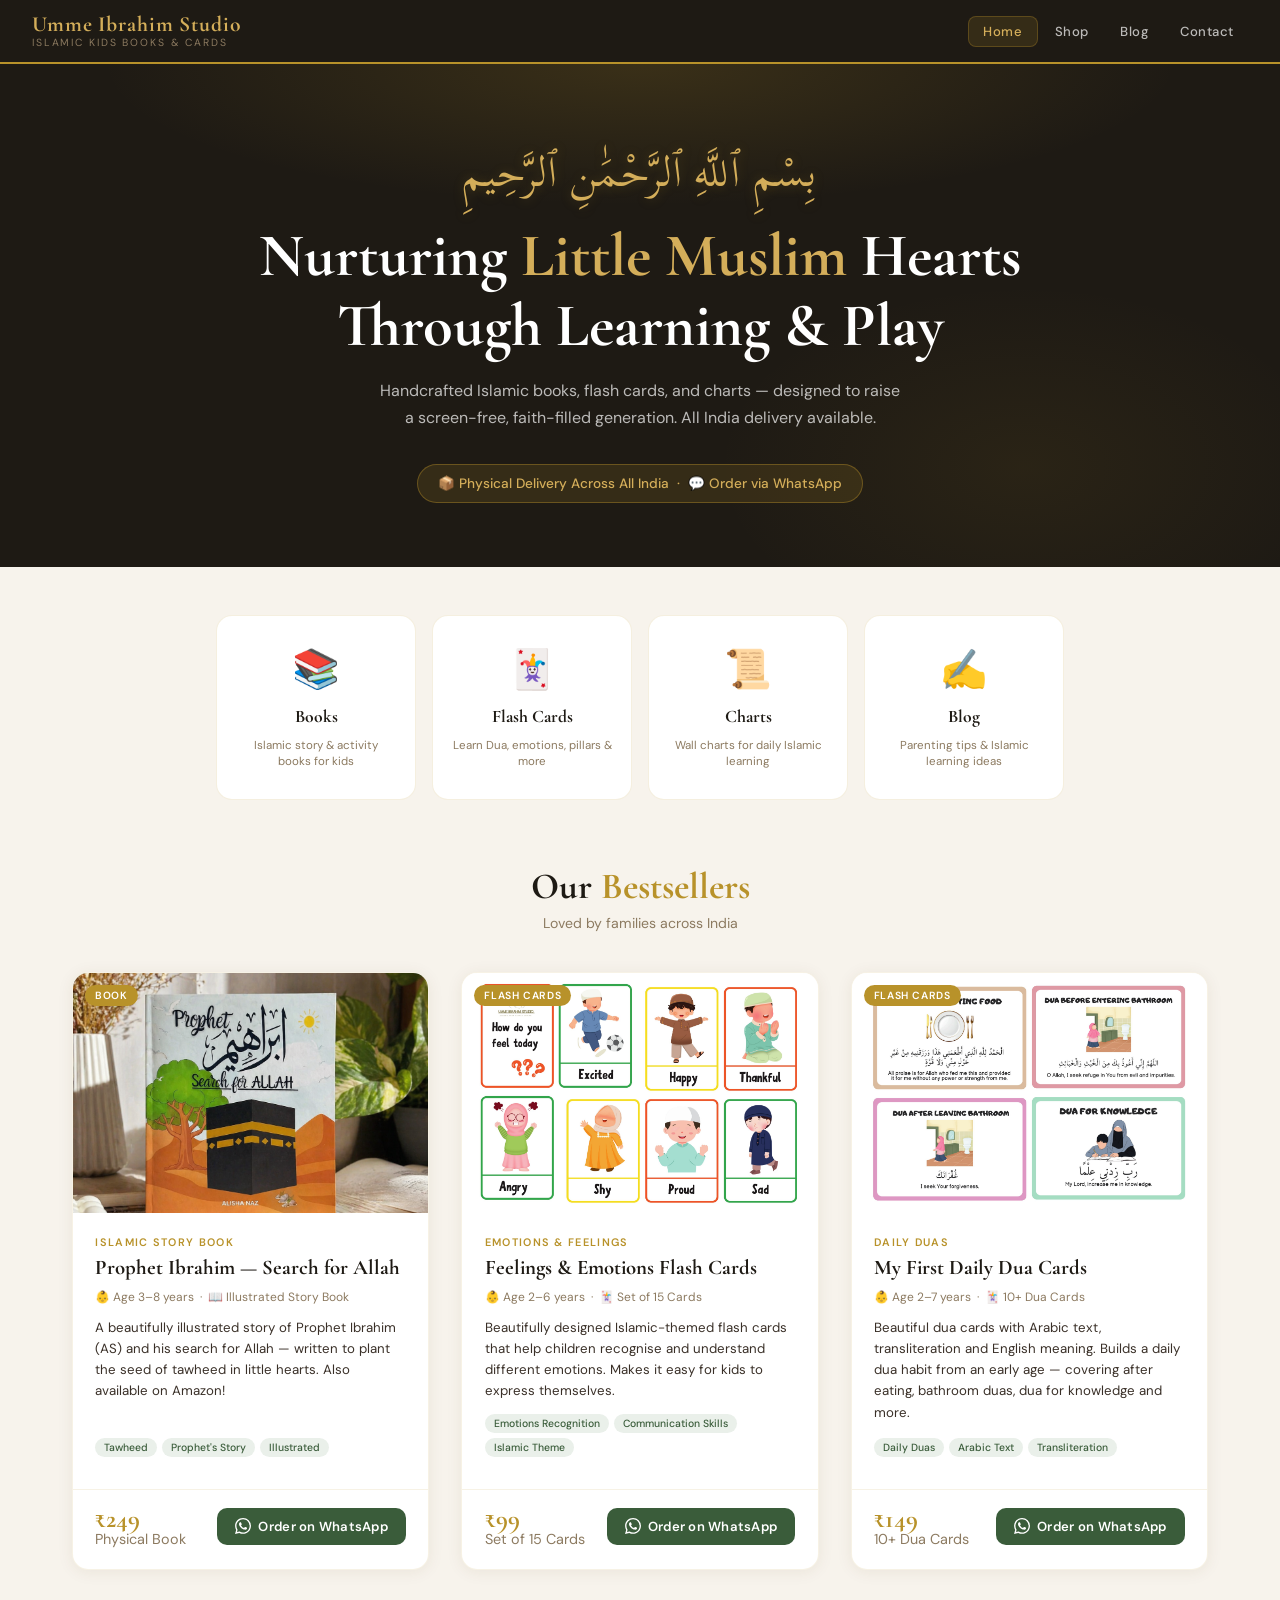
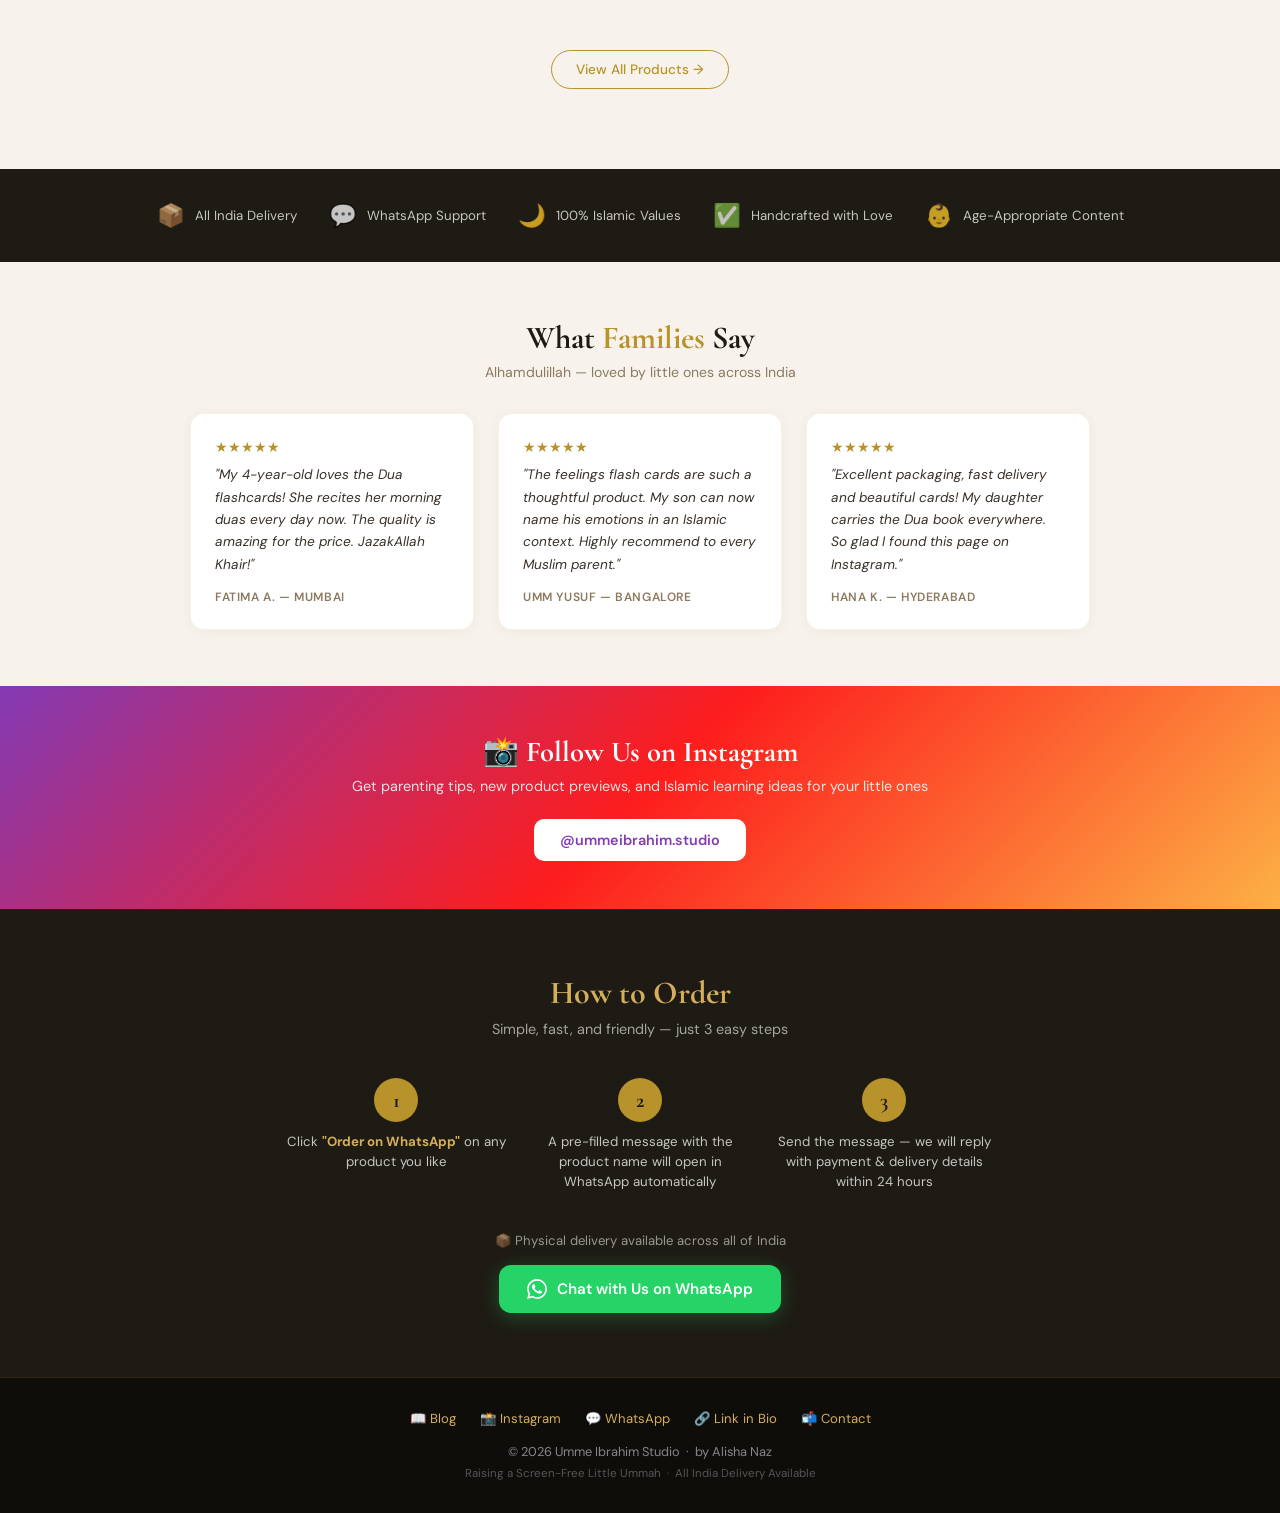
==== commit eed02809: "Add files via upload" ====
--- a/index.html
+++ b/index.html
@@ -4,11 +4,12 @@
 <meta charset="UTF-8">
 <meta name="viewport" content="width=device-width, initial-scale=1.0">
 <title>Umme Ibrahim Studio — Islamic Kids Books & Cards</title>
+<link href="https://fonts.googleapis.com/css2?family=Scheherazade+New:wght@400;700&display=swap" rel="stylesheet">
 <link href="https://fonts.googleapis.com/css2?family=Cormorant+Garamond:ital,wght@0,400;0,600;0,700;1,400;1,600&family=DM+Sans:wght@300;400;500&display=swap" rel="stylesheet">
 <style>
 /* ── UMME IBRAHIM STUDIO — SHARED STYLES ── */
 
-@import url('https://fonts.googleapis.com/css2?family=Scheherazade+New:wght@400;700&display=swap');
+/* Scheherazade loaded via <link> tag */
 
 :root {
   --cream: #F7F3EC;
@@ -278,8 +279,8 @@
   display: flex;
   flex-direction: column;
   border: 1px solid rgba(184,146,42,0.12);
-  opacity: 0;
-  transform: translateY(30px);
+  opacity: 1;
+  transform: translateY(0);
 }
 
 .card:hover {
@@ -902,6 +903,72 @@
   <p style="font-size:0.72rem;opacity:0.6;">Raising a Screen-Free Little Ummah &nbsp;·&nbsp; All India Delivery Available</p>
 </footer>
 
-<script src="main.js"></script>
+<script>
+/* ── UMME IBRAHIM STUDIO — SHARED JAVASCRIPT ── */
+
+// ── MOBILE NAV TOGGLE ──
+function toggleNav() {
+  const nav = document.getElementById('mobileNav');
+  nav.classList.toggle('open');
+}
+
+// Close mobile nav when a link is clicked
+document.addEventListener('DOMContentLoaded', function () {
+  const mobileLinks = document.querySelectorAll('.mobile-nav a');
+  mobileLinks.forEach(link => {
+    link.addEventListener('click', () => {
+      document.getElementById('mobileNav').classList.remove('open');
+    });
+  });
+
+
+});
+
+// ── CAROUSEL ──
+var carouselIdx = {};
+
+function changeSlide(pid, dir) {
+  var c = document.getElementById('carousel-' + pid);
+  var slides = c.querySelectorAll('.slide');
+  var dots = c.querySelectorAll('.dot');
+  if (carouselIdx[pid] === undefined) carouselIdx[pid] = 0;
+  carouselIdx[pid] = (carouselIdx[pid] + dir + slides.length) % slides.length;
+  updateCarousel(slides, dots, carouselIdx[pid]);
+}
+
+function moveSlide(pid, idx) {
+  var c = document.getElementById('carousel-' + pid);
+  var slides = c.querySelectorAll('.slide');
+  var dots = c.querySelectorAll('.dot');
+  carouselIdx[pid] = idx;
+  updateCarousel(slides, dots, idx);
+}
+
+function updateCarousel(slides, dots, idx) {
+  slides.forEach(function (s, i) {
+    s.style.display = i === idx ? 'block' : 'none';
+    s.classList.toggle('active', i === idx);
+  });
+  dots.forEach(function (d, i) { d.classList.toggle('active', i === idx); });
+}
+
+// ── SHOP FILTER (used on shop page) ──
+function filterProducts(category) {
+  const cards = document.querySelectorAll('.card[data-category]');
+  const btns = document.querySelectorAll('.filter-btn');
+
+  btns.forEach(btn => btn.classList.remove('active'));
+  event.target.classList.add('active');
+
+  cards.forEach(card => {
+    if (category === 'all' || card.dataset.category === category) {
+      card.style.display = 'flex';
+    } else {
+      card.style.display = 'none';
+    }
+  });
+}
+
+</script>
 </body>
 </html>
